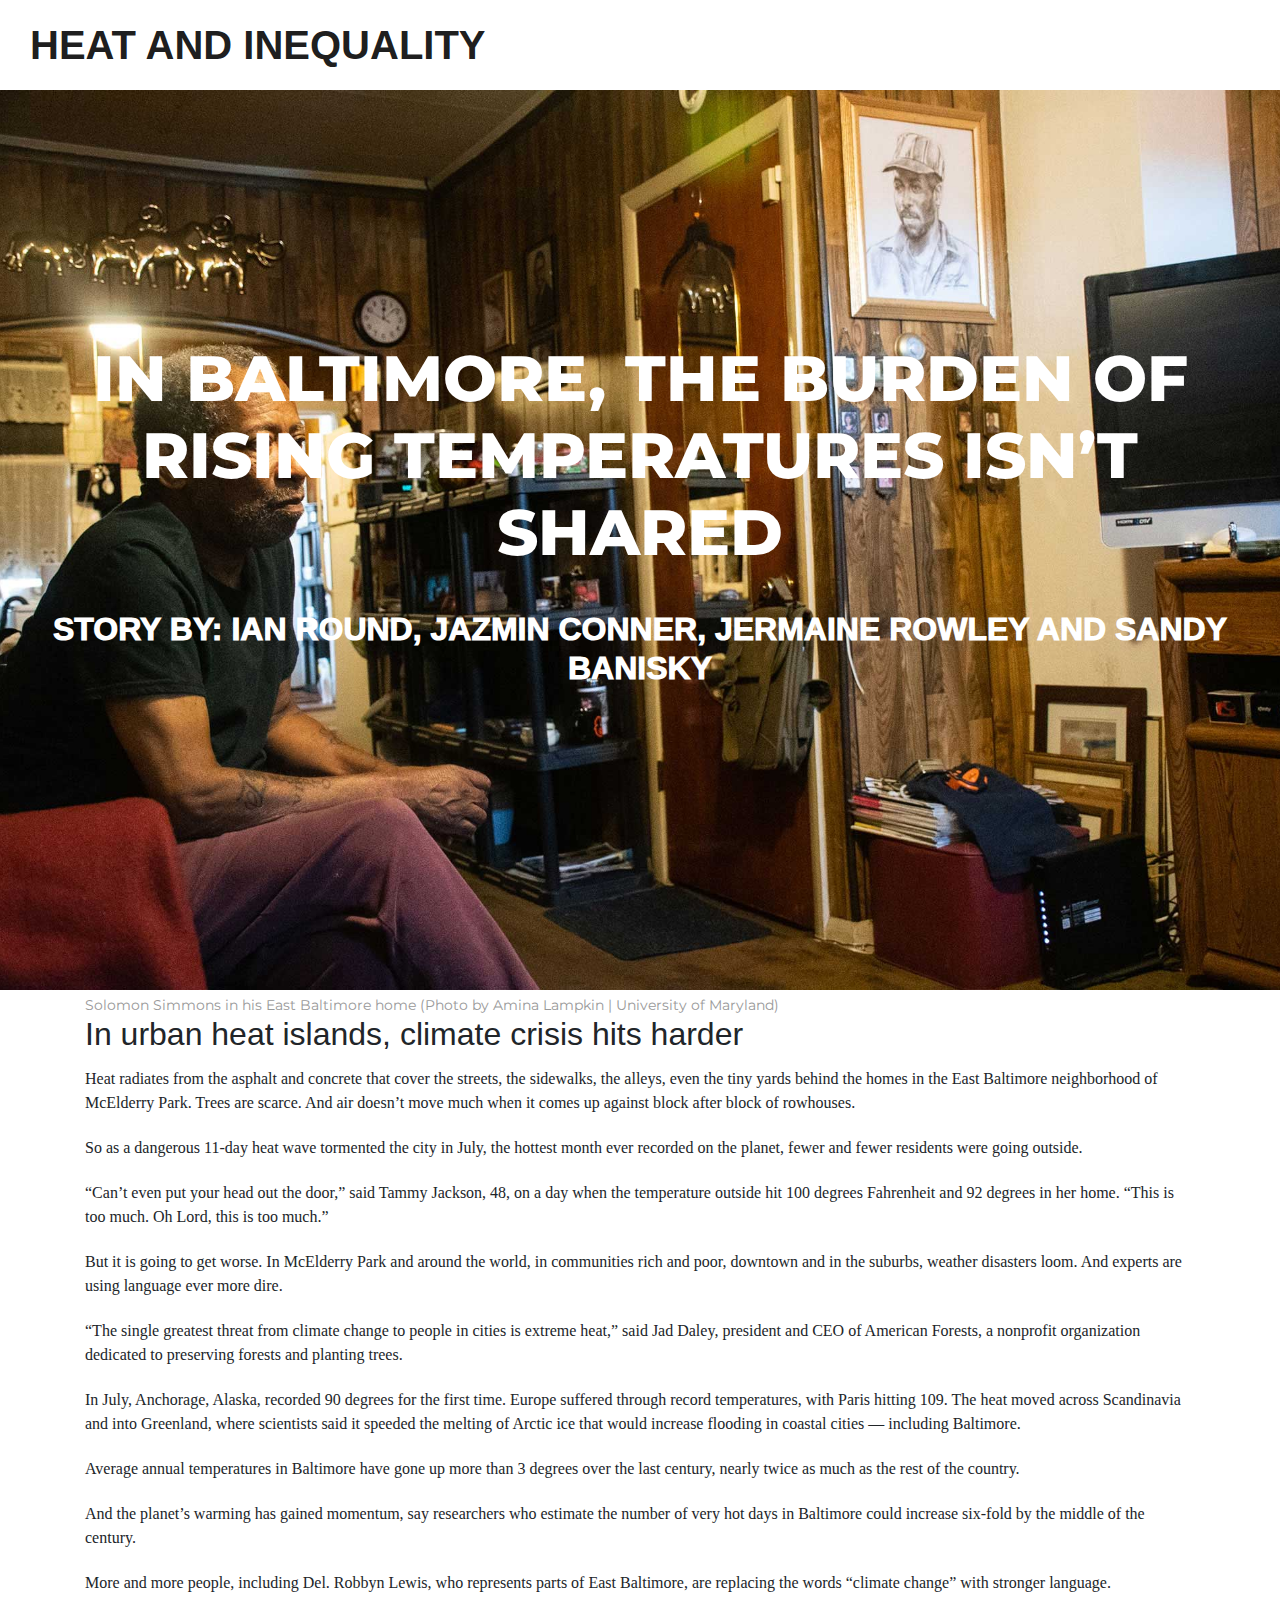
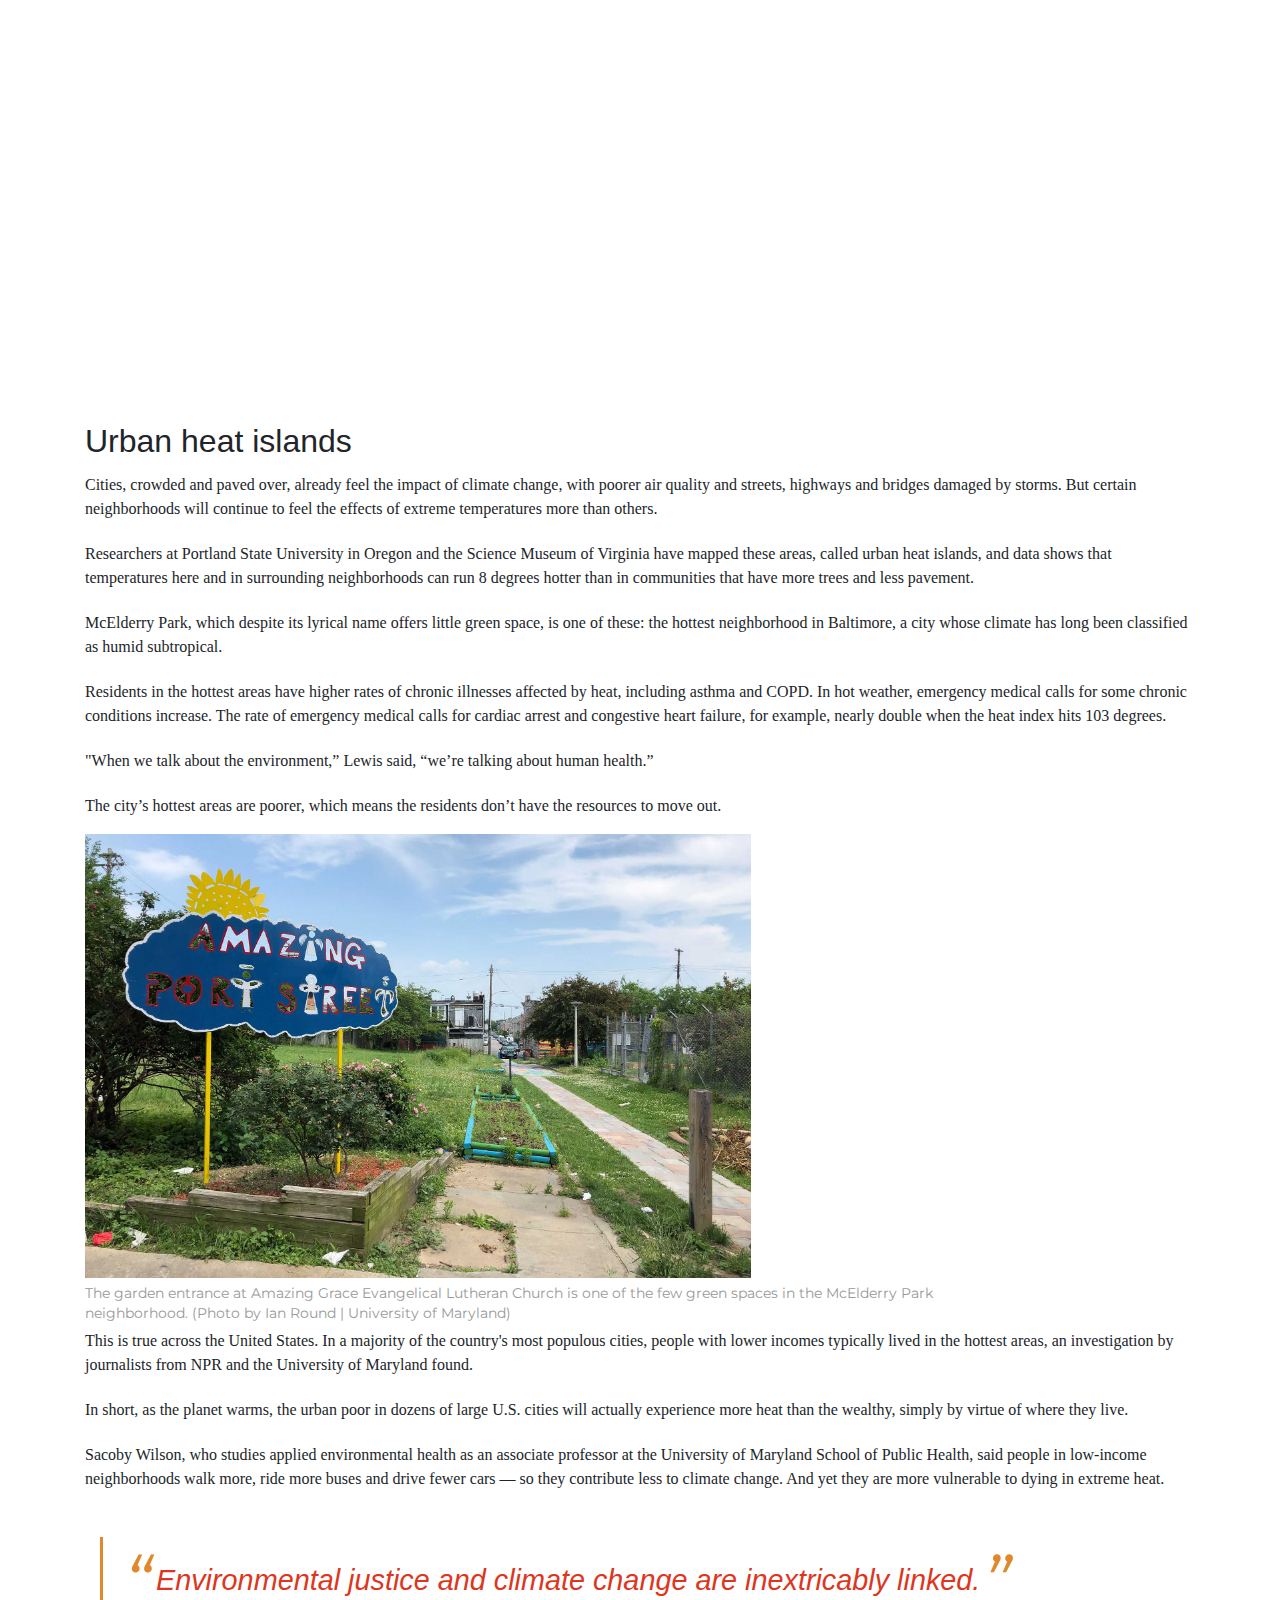
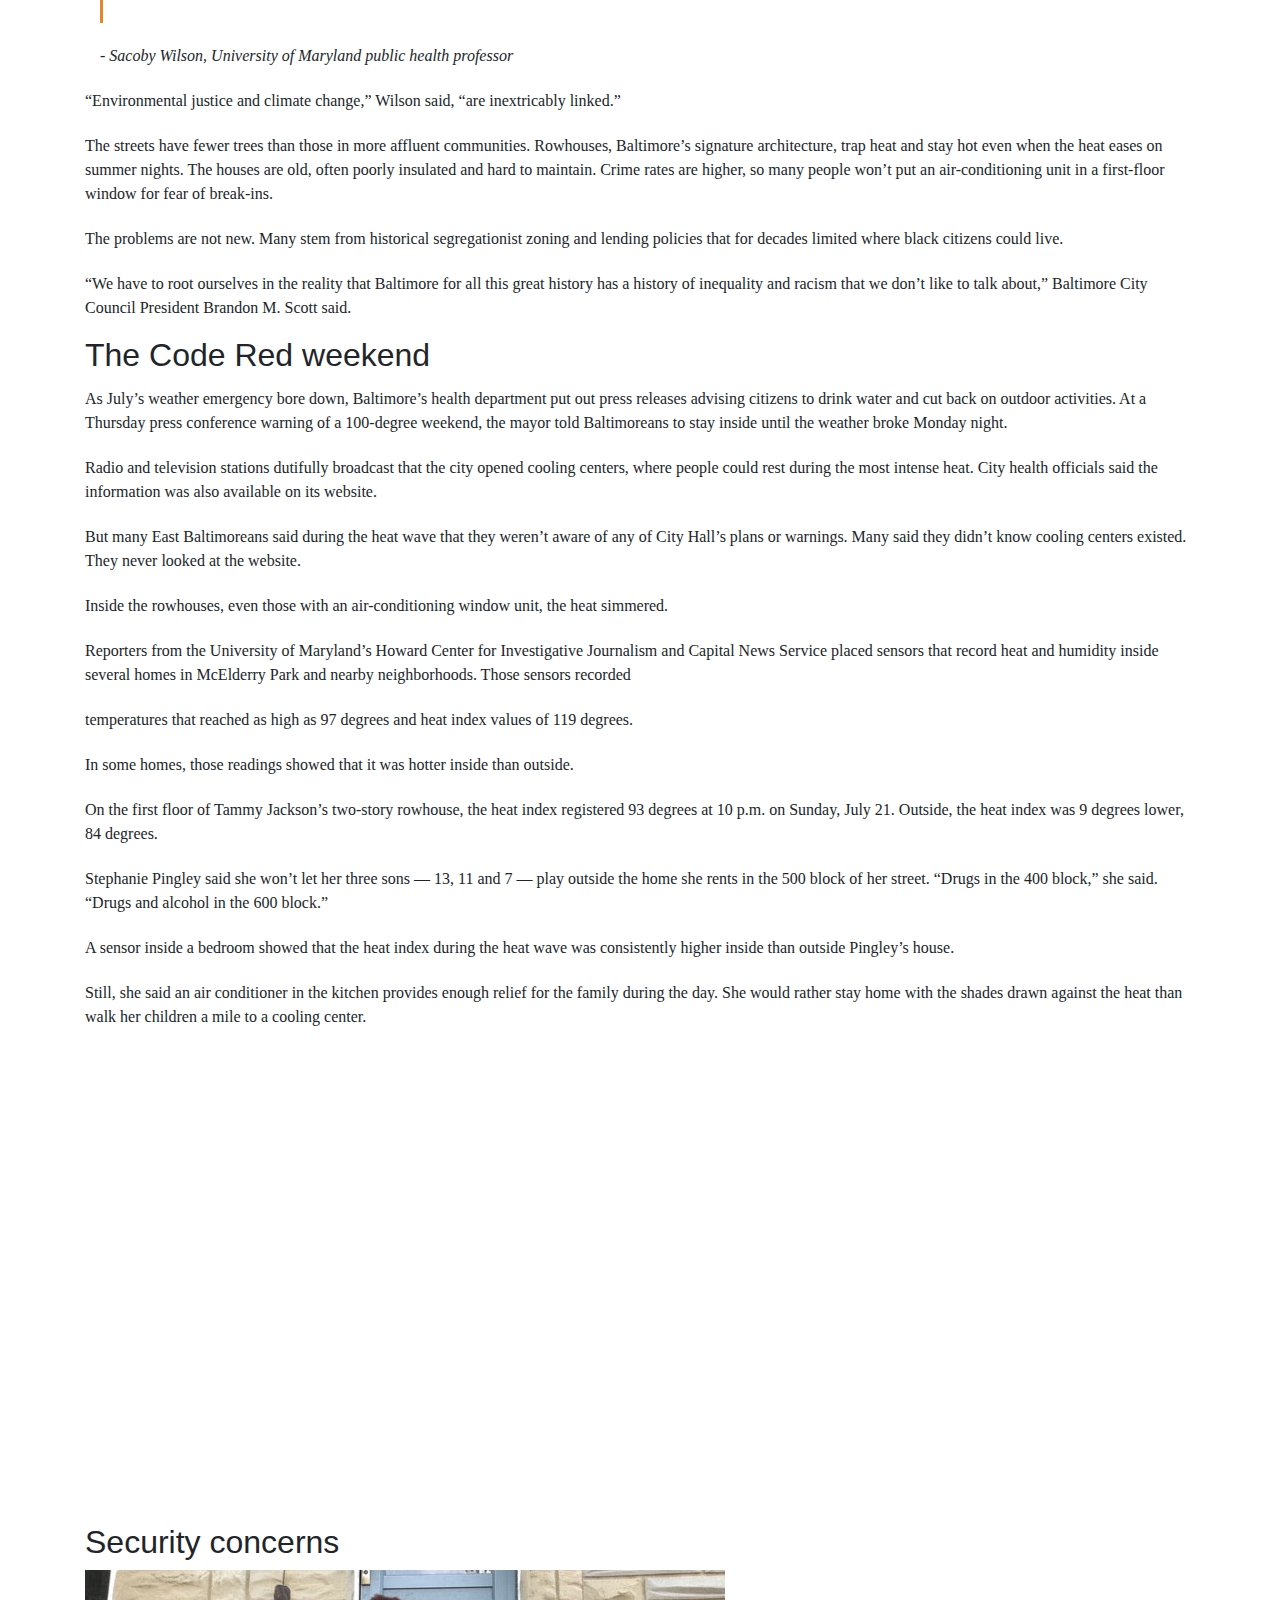
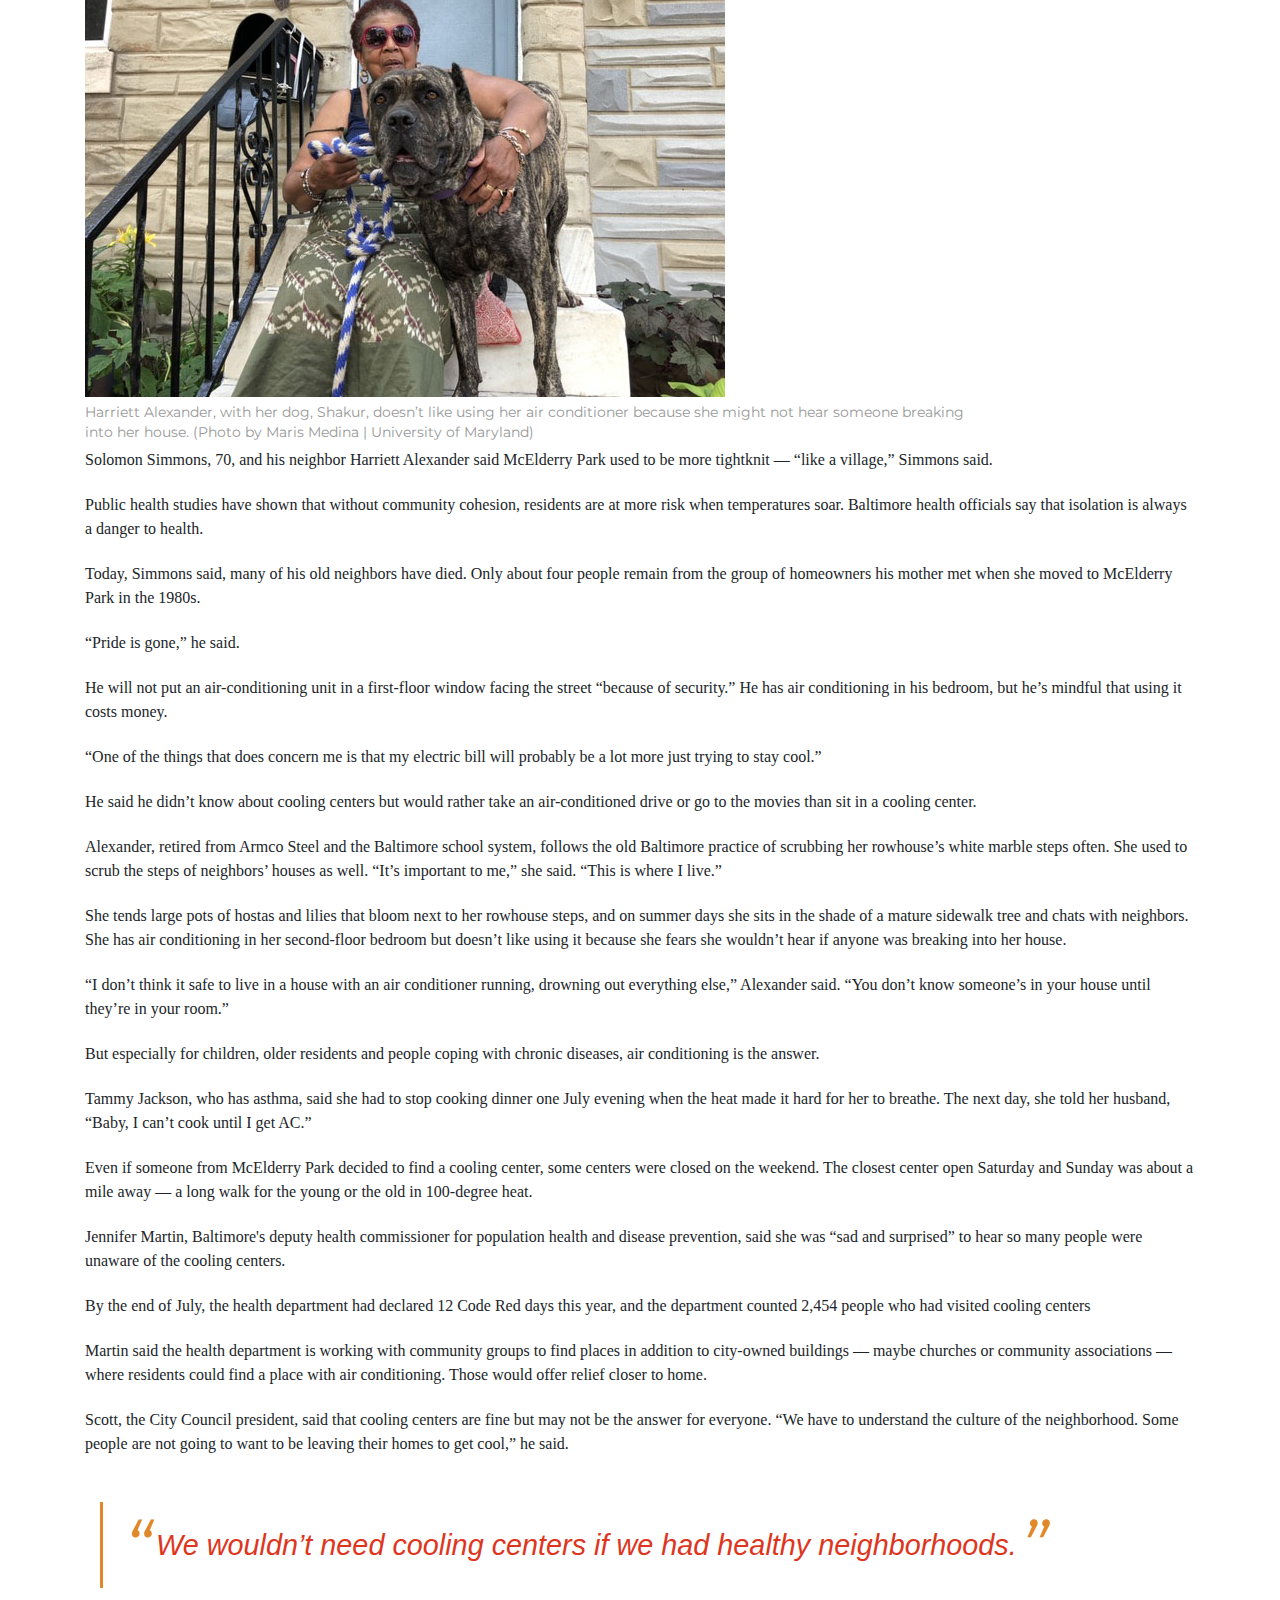
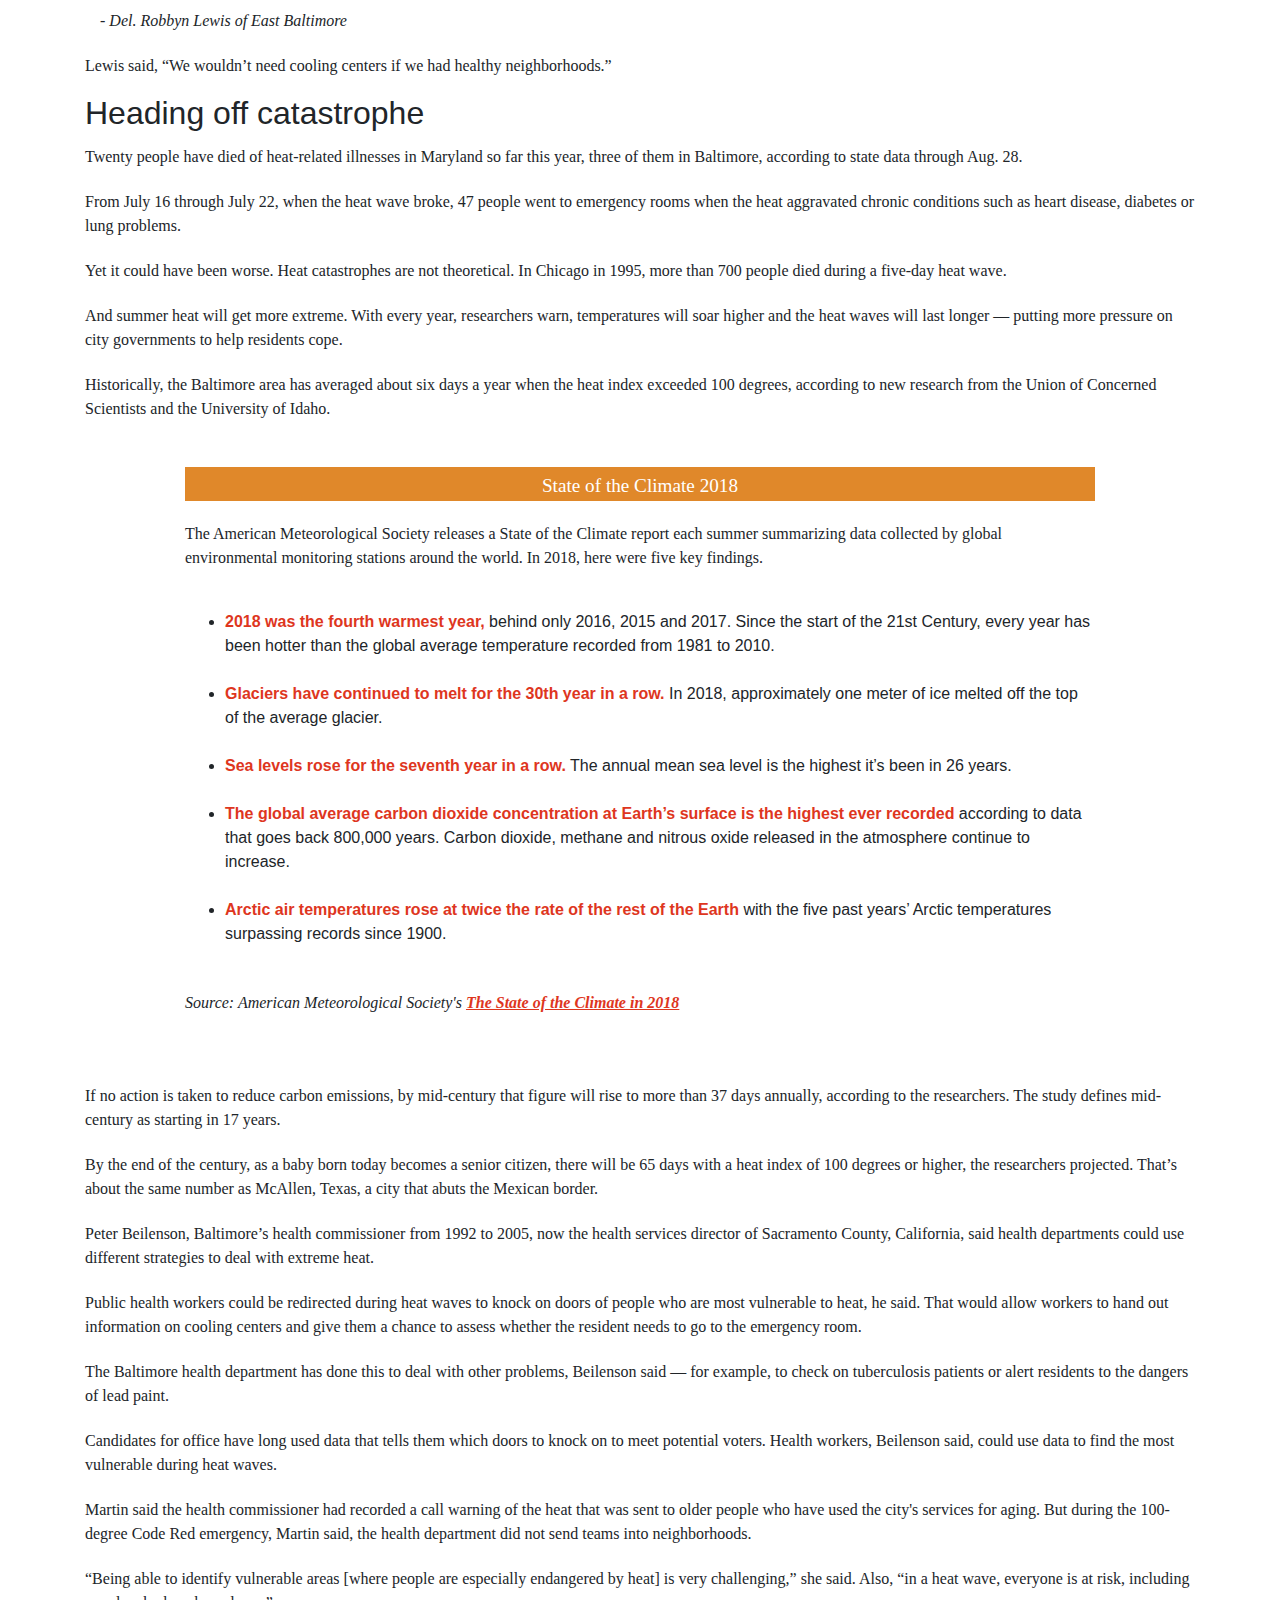
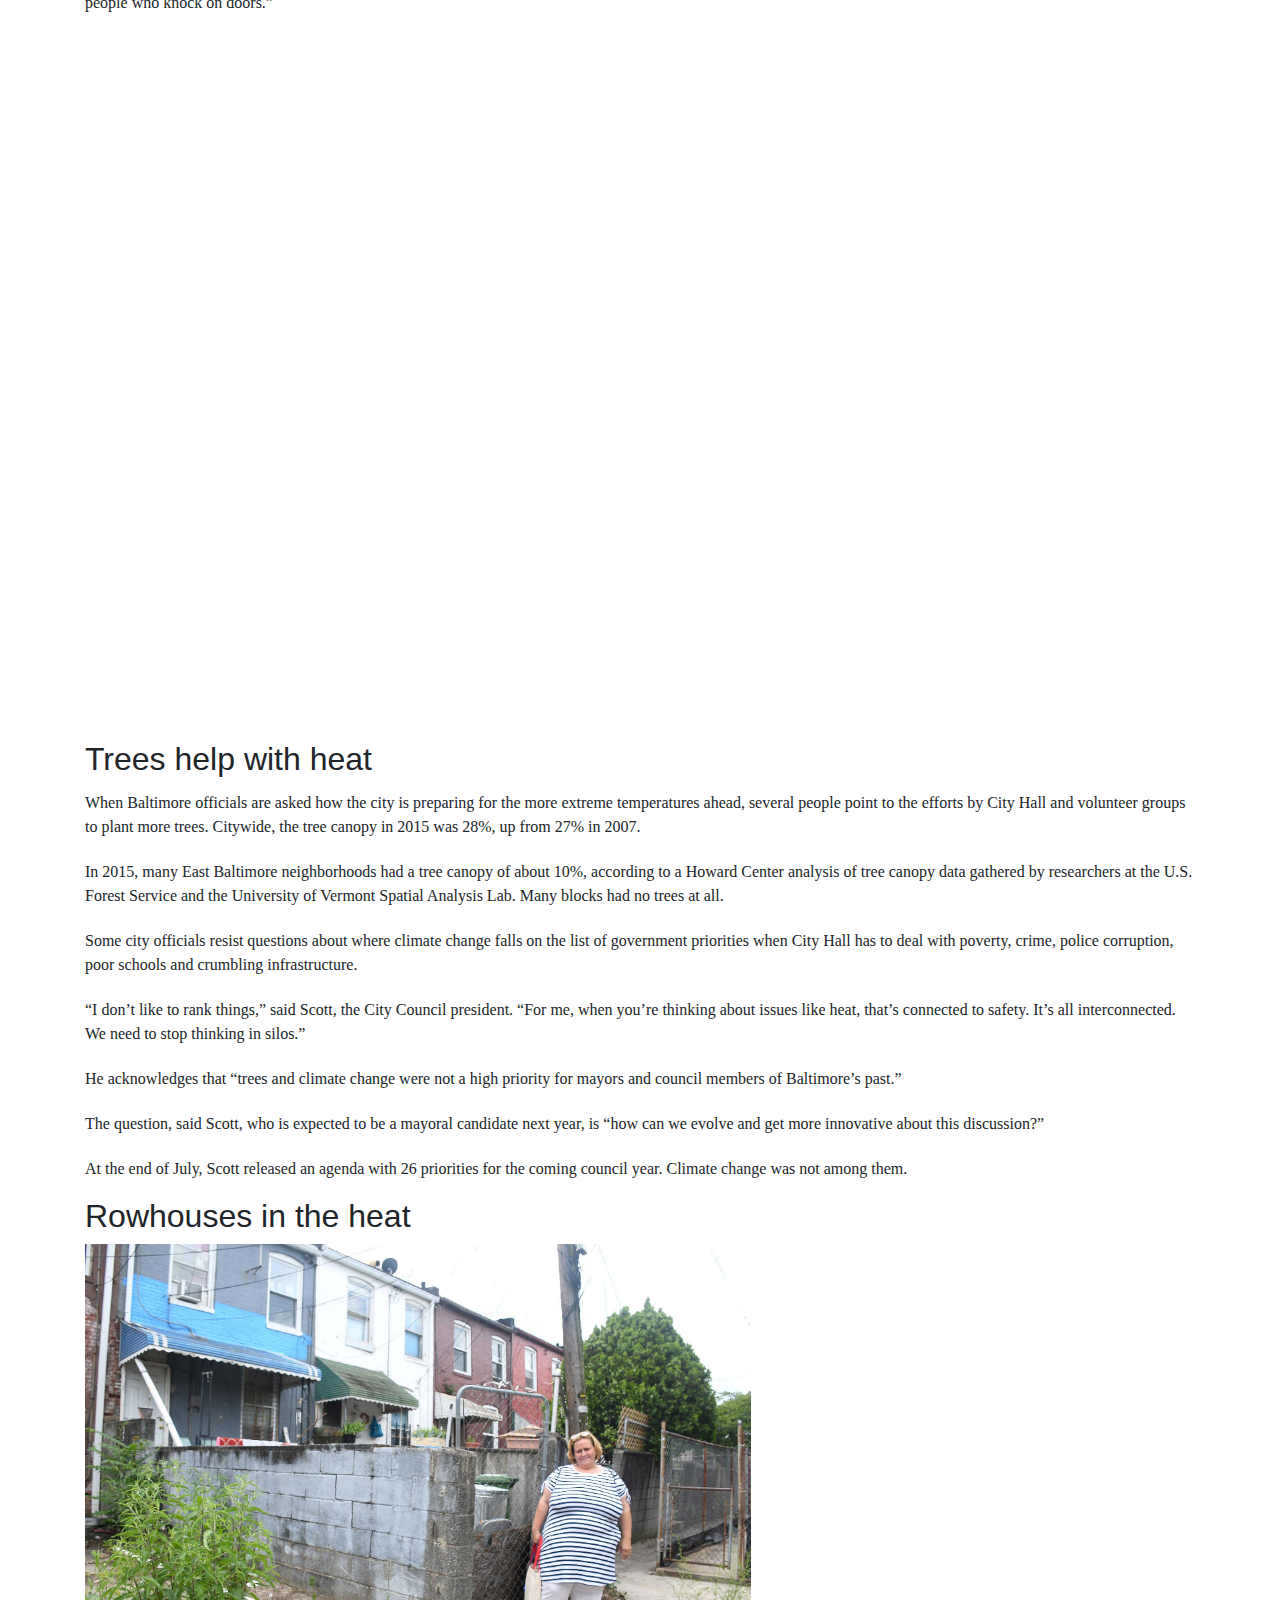
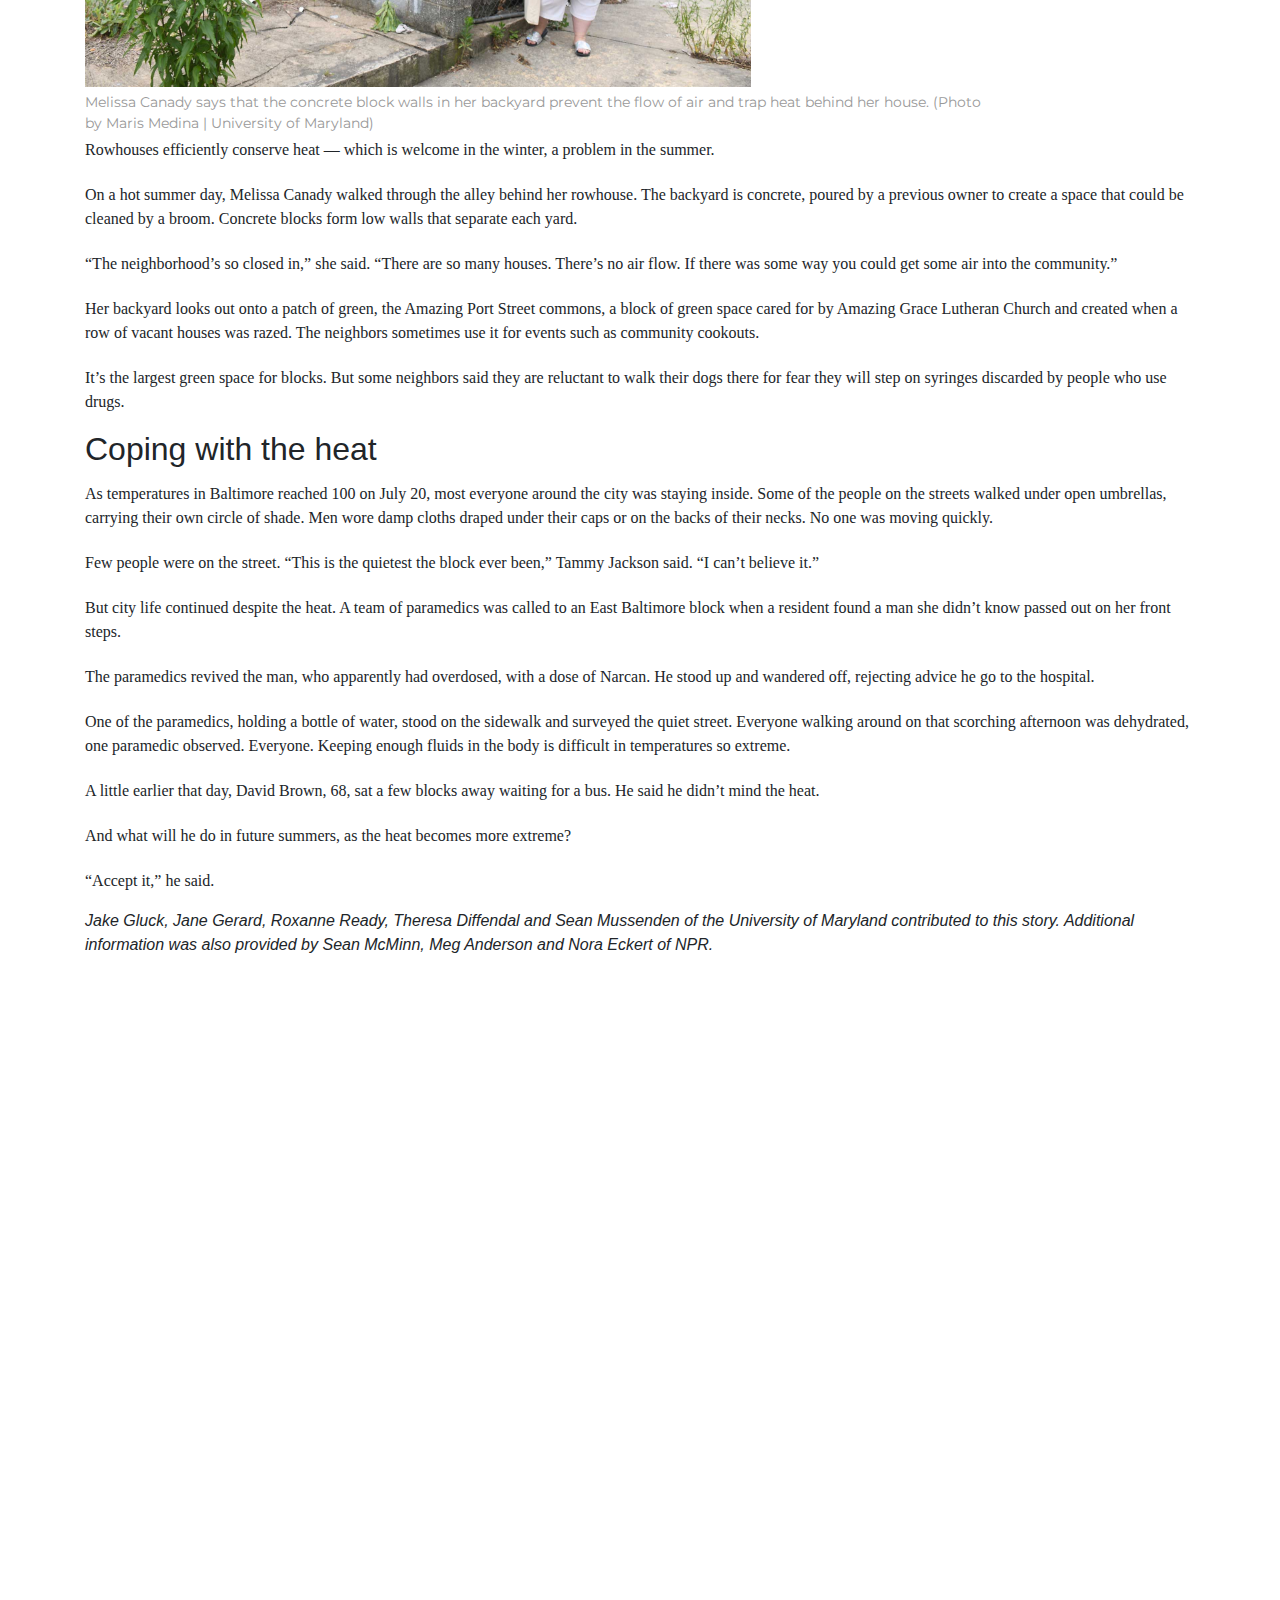
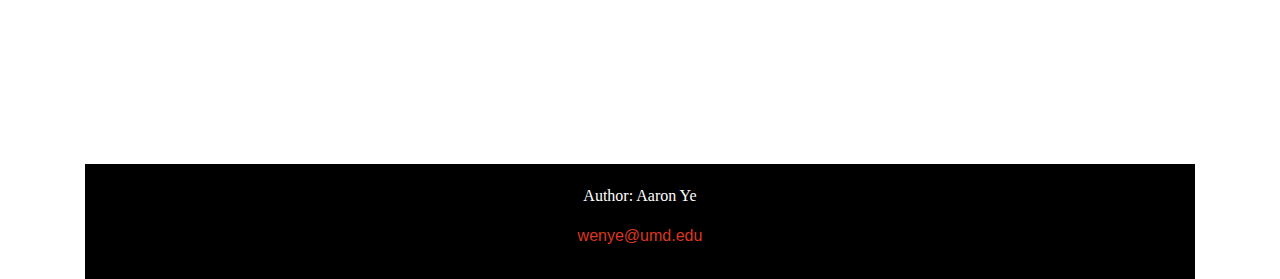
==== climate-crisis-story/index.html @ 08e95dd2 "add data projects" ====
<!doctype html>

<html lang="en">
<head>
  <meta charset="utf-8">
  <meta name="viewport" content="width=device-width, initial-scale=1, shrink-to-fit=no">

  <title>Heat and Inequality</title>
  <meta name="description" content="">
  <meta name="author" content="Aaron Ye">

  <!-- Bootstrap CSS -->
<link rel="stylesheet" href="https://stackpath.bootstrapcdn.com/bootstrap/4.4.1/css/bootstrap.min.css" integrity="sha384-Vkoo8x4CGsO3+Hhxv8T/Q5PaXtkKtu6ug5TOeNV6gBiFeWPGFN9MuhOf23Q9Ifjh" crossorigin="anonymous">

<!-- My Local Style Sheet -->
<link rel="stylesheet" type="text/css" href="style.css">

<link rel="preconnect" href="https://fonts.googleapis.com">
<link rel="preconnect" href="https://fonts.gstatic.com" crossorigin>
<link href="https://fonts.googleapis.com/css2?family=Montserrat:wght@300;400;500;600;700;800;900&display=swap" rel="stylesheet">

</head>
<body>

  <!-- NavBar -->
  <nav class="navbar navbar-expand-lg navbar-light">
        <a class="navbar-brand" href="#">Heat and Inequality</a>
      </nav>
  <!-- End NavBar -->

  <!-- Banner-->
  <section class="banner">
    <div class="intro">
      <div class="row">
        <div class="col">
          <h2 id="headline">In Baltimore, the burden of rising temperatures isn’t shared</h2>
          <h3>STORY BY: IAN ROUND, JAZMIN CONNER, JERMAINE ROWLEY AND SANDY BANISKY</h3>
        </div>
    </div>
    </div>
  </section>


<div class="container">
  <p class="caption">Solomon Simmons in his East Baltimore home (Photo by Amina Lampkin | University of Maryland)</p>

  <h2 id="chapterheadline">In urban heat islands, climate crisis hits harder</h2>
  <p>Heat radiates from the asphalt and concrete that cover the streets, the sidewalks, the alleys, even the tiny yards behind the homes in the East Baltimore neighborhood of McElderry Park. Trees are scarce. And air doesn’t move much when it comes up against block after block of rowhouses.</p>

  <p>So as a dangerous 11-day heat wave tormented the city in July, the hottest month ever recorded on the planet, fewer and fewer residents were going outside.</p>

  <p>“Can’t even put your head out the door,” said Tammy Jackson, 48, on a day when the temperature outside hit 100 degrees Fahrenheit and 92 degrees in her home. “This is too much. Oh Lord, this is too much.”</p>

  <p>But it is going to get worse. In McElderry Park and around the world, in communities rich and poor, downtown and in the suburbs, weather disasters loom. And experts are using language ever more dire.</p>

  <p>“The single greatest threat from climate change to people in cities is extreme heat,” said Jad Daley, president and CEO of American Forests, a nonprofit organization dedicated to preserving forests and planting trees.</p>

  <p>In July, Anchorage, Alaska, recorded 90 degrees for the first time. Europe suffered through record temperatures, with Paris hitting 109. The heat moved across Scandinavia and into Greenland, where scientists said it speeded the melting of Arctic ice that would increase flooding in coastal cities — including Baltimore.</p>

  <p>Average annual temperatures in Baltimore have gone up more than 3 degrees over the last century, nearly twice as much as the rest of the country.</p>

  <p>And the planet’s warming has gained momentum, say researchers who estimate the number of very hot days in Baltimore could increase six-fold by the middle of the century.</p>

  <p>More and more people, including Del. Robbyn Lewis, who represents parts of East Baltimore, are replacing the words “climate change” with stronger language.</p>


  <iframe title="Baltimore has more than its share of heat-related deaths in Maryland" aria-label="Grouped Column Chart" id="datawrapper-chart-SjdWV" src="https://datawrapper.dwcdn.net/SjdWV/1/" scrolling="no" frameborder="0" style="border: none;" width="1113" height="404"></iframe>

  <h2 id="chapterheadline">Urban heat islands</h2>

  <p>Cities, crowded and paved over, already feel the impact of climate change, with poorer air quality and streets, highways and bridges damaged by storms. But certain neighborhoods will continue to feel the effects of extreme temperatures more than others.</p>

  <p>Researchers at Portland State University in Oregon and the Science Museum of Virginia have mapped these areas, called urban heat islands, and data shows that temperatures here and in surrounding neighborhoods can run 8 degrees hotter than in communities that have more trees and less pavement.</p>

  <p>McElderry Park, which despite its lyrical name offers little green space, is one of these: the hottest neighborhood in Baltimore, a city whose climate has long been classified as humid subtropical.</p>

  <p>Residents in the hottest areas have higher rates of chronic illnesses affected by heat, including asthma and COPD. In hot weather, emergency medical calls for some chronic conditions increase. The rate of emergency medical calls for cardiac arrest and congestive heart failure, for example, nearly double when the heat index hits 103 degrees.</p>

  <p>"When we talk about the environment,” Lewis said, “we’re talking about human health.”</p>

  <p>The city’s hottest areas are poorer, which means the residents don’t have the resources to move out.</p>

  <img src="amazing-grace-garden.jpeg" width="60%" height=auto>
  <p class="caption">The garden entrance at Amazing Grace Evangelical Lutheran Church is one of the few green spaces in the McElderry Park neighborhood. (Photo by Ian Round | University of Maryland)</p>

  <p>This is true across the United States. In a majority of the country's most populous cities, people with lower incomes typically lived in the hottest areas, an investigation by journalists from NPR and the University of Maryland found.</p>

  <p>In short, as the planet warms, the urban poor in dozens of large U.S. cities will actually experience more heat than the wealthy, simply by virtue of where they live.</p>

  <p>Sacoby Wilson, who studies applied environmental health as an associate professor at the University of Maryland School of Public Health, said people in low-income neighborhoods walk more, ride more buses and drive fewer cars — so they contribute less to climate change. And yet they are more vulnerable to dying in extreme heat.</p>


  <section id="block_content">
      <div class="col- container">
          <blockquote class="blockstyle">Environmental justice and climate change are inextricably linked.</blockquote>
          <p>- Sacoby Wilson, University of Maryland public health professor</p>
      </div>
  </section>

  <p>“Environmental justice and climate change,” Wilson said, “are inextricably linked.”</p>

  <p>The streets have fewer trees than those in more affluent communities. Rowhouses, Baltimore’s signature architecture, trap heat and stay hot even when the heat eases on summer nights. The houses are old, often poorly insulated and hard to maintain. Crime rates are higher, so many people won’t put an air-conditioning unit in a first-floor window for fear of break-ins.</p>

  <p>The problems are not new. Many stem from historical segregationist zoning and lending policies that for decades limited where black citizens could live.</p>

  <p>“We have to root ourselves in the reality that Baltimore for all this great history has a history of inequality and racism that we don’t like to talk about,” Baltimore City Council President Brandon M. Scott said.</p>

  <h2 id="chapterheadline">The Code Red weekend</h2>

  <p>As July’s weather emergency bore down, Baltimore’s health department put out press releases advising citizens to drink water and cut back on outdoor activities. At a Thursday press conference warning of a 100-degree weekend, the mayor told Baltimoreans to stay inside until the weather broke Monday night.</p>

  <p>Radio and television stations dutifully broadcast that the city opened cooling centers, where people could rest during the most intense heat. City health officials said the information was also available on its website.</p>

  <p>But many East Baltimoreans said during the heat wave that they weren’t aware of any of City Hall’s plans or warnings. Many said they didn’t know cooling centers existed. They never looked at the website.</p>

  <p>Inside the rowhouses, even those with an air-conditioning window unit, the heat simmered.</p>

  <p>Reporters from the University of Maryland’s Howard Center for Investigative Journalism and Capital News Service placed sensors that record heat and humidity inside several homes in McElderry Park and nearby neighborhoods. Those sensors recorded </p>

  <p>temperatures that reached as high as 97 degrees and heat index values of 119 degrees.</p>

  <p>In some homes, those readings showed that it was hotter inside than outside.</p>

  <p>On the first floor of Tammy Jackson’s two-story rowhouse, the heat index registered 93 degrees at 10 p.m. on Sunday, July 21. Outside, the heat index was 9 degrees lower, 84 degrees.</p>

  <p>Stephanie Pingley said she won’t let her three sons — 13, 11 and 7 — play outside the home she rents in the 500 block of her street. “Drugs in the 400 block,” she said. “Drugs and alcohol in the 600 block.”</p>

  <p>A sensor inside a bedroom showed that the heat index during the heat wave was consistently higher inside than outside Pingley’s house.</p>

  <p>Still, she said an air conditioner in the kitchen provides enough relief for the family during the day. She would rather stay home with the shades drawn against the heat than walk her children a mile to a cooling center.</p>

  <iframe title="Indoor and outdoor heat index during Baltimore heat wave, July 16-22, 2019" aria-label="Interactive line chart" id="datawrapper-chart-KnE32" src="https://datawrapper.dwcdn.net/KnE32/1/" scrolling="no" frameborder="0" style="border: none;" width="1007" height="471"></iframe>




  <h2 id="chapterheadline">Security concerns</h2>

  <img src="harriett-alexander.jpeg">
  <p class="caption">Harriett Alexander, with her dog, Shakur, doesn’t like using her air conditioner because she might not hear someone breaking into her house. (Photo by Maris Medina | University of Maryland)</p>

  <p>Solomon Simmons, 70, and his neighbor Harriett Alexander said McElderry Park used to be more tightknit — “like a village,” Simmons said.</p>

  <p>Public health studies have shown that without community cohesion, residents are at more risk when temperatures soar. Baltimore health officials say that isolation is always a danger to health.</p>

  <p>Today, Simmons said, many of his old neighbors have died. Only about four people remain from the group of homeowners his mother met when she moved to McElderry Park in the 1980s.</p>

  <p>“Pride is gone,” he said.</p>

  <p>He will not put an air-conditioning unit in a first-floor window facing the street “because of security.” He has air conditioning in his bedroom, but he’s mindful that using it costs money.</p>

  <p>“One of the things that does concern me is that my electric bill will probably be a lot more just trying to stay cool.”</p>

  <p>He said he didn’t know about cooling centers but would rather take an air-conditioned drive or go to the movies than sit in a cooling center.</p>

  <p>Alexander, retired from Armco Steel and the Baltimore school system, follows the old Baltimore practice of scrubbing her rowhouse’s white marble steps often. She used to scrub the steps of neighbors’ houses as well. “It’s important to me,” she said. “This is where I live.”</p>

  <p>She tends large pots of hostas and lilies that bloom next to her rowhouse steps, and on summer days she sits in the shade of a mature sidewalk tree and chats with neighbors. She has air conditioning in her second-floor bedroom but doesn’t like using it because she fears she wouldn’t hear if anyone was breaking into her house.</p>

  <p>“I don’t think it safe to live in a house with an air conditioner running, drowning out everything else,” Alexander said. “You don’t know someone’s in your house until they’re in your room.”</p>

  <p>But especially for children, older residents and people coping with chronic diseases, air conditioning is the answer.</p>

  <p>Tammy Jackson, who has asthma, said she had to stop cooking dinner one July evening when the heat made it hard for her to breathe. The next day, she told her husband, “Baby, I can’t cook until I get AC.”</p>

  <p>Even if someone from McElderry Park decided to find a cooling center, some centers were closed on the weekend. The closest center open Saturday and Sunday was about a mile away — a long walk for the young or the old in 100-degree heat.</p>

  <p>Jennifer Martin, Baltimore's deputy health commissioner for population health and disease prevention, said she was “sad and surprised” to hear so many people were unaware of the cooling centers.</p>

  <p>By the end of July, the health department had declared 12 Code Red days this year, and the department counted 2,454 people who had visited cooling centers</p>

  <p>Martin said the health department is working with community groups to find places in addition to city-owned buildings — maybe churches or community associations — where residents could find a place with air conditioning. Those would offer relief closer to home.</p>

  <p>Scott, the City Council president, said that cooling centers are fine but may not be the answer for everyone. “We have to understand the culture of the neighborhood. Some people are not going to want to be leaving their homes to get cool,” he said.</p>

  <section id="block_content">
      <div class="col- container">
          <blockquote class="blockstyle">We wouldn’t need cooling centers if we had healthy neighborhoods.</blockquote>
          <p>- Del. Robbyn Lewis of East Baltimore</p>
      </div>
  </section>

  <p>Lewis said, “We wouldn’t need cooling centers if we had healthy neighborhoods.”</p>

  <h2 id="chapterheadline">Heading off catastrophe</h2>

  <p>Twenty people have died of heat-related illnesses in Maryland so far this year, three of them in Baltimore, according to state data through Aug. 28.</p>

  <p>From July 16 through July 22, when the heat wave broke, 47 people went to emergency rooms when the heat aggravated chronic conditions such as heart disease, diabetes or lung problems.</p>

  <p>Yet it could have been worse. Heat catastrophes are not theoretical. In Chicago in 1995, more than 700 people died during a five-day heat wave.</p>

  <p>And summer heat will get more extreme. With every year, researchers warn, temperatures will soar higher and the heat waves will last longer — putting more pressure on city governments to help residents cope.</p>

  <p>Historically, the Baltimore area has averaged about six days a year when the heat index exceeded 100 degrees, according to new research from the Union of Concerned Scientists and the University of Idaho.</p>

  <div class="text-box">
           <p class="text-box-title">State of the Climate 2018</p>
           <p class="text-box-intro-text">The American Meteorological Society releases a State of the Climate report each summer summarizing data collected by global environmental monitoring stations around the world. In 2018, here were five key findings.</p><br>
           <ol class="text-box-text" style="list-style-type:disc;">
             <li><b>2018 was the fourth warmest year,</b> behind only 2016, 2015 and 2017. Since the start of the 21st Century, every year has been hotter than the global average temperature recorded from 1981 to 2010.</li><br>
             <li><b>Glaciers have continued to melt for the 30th year in a row.</b> In 2018, approximately one meter of ice melted off the top of the average glacier.</li><br>
             <li><b>Sea levels rose for the seventh year in a row.</b> The annual mean sea level is the highest it’s been in 26 years.</li><br>
             <li><b>The global average carbon dioxide concentration at Earth’s surface is the highest ever recorded</b> according to data that goes back 800,000 years. Carbon dioxide, methane and nitrous oxide released in the atmosphere continue to increase.</li><br>
             <li><b>Arctic air temperatures rose at twice the rate of the rest of the Earth</b> with the five past years’ Arctic temperatures surpassing records since 1900.</li>
           </ol><br>
           <p class="text-box-source-text"><i>Source: American Meteorological Society's <a href="https://www.ametsoc.org/ams/index.cfm/publications/bulletin-of-the-american-meteorological-society-bams/state-of-the-climate/" style="text-decoration: underline;"><b>The State of the Climate in 2018</b></a></i></p><br>
         </div><br>

  <p>If no action is taken to reduce carbon emissions, by mid-century that figure will rise to more than 37 days annually, according to the researchers. The study defines mid-century as starting in 17 years.</p>

  <p>By the end of the century, as a baby born today becomes a senior citizen, there will be 65 days with a heat index of 100 degrees or higher, the researchers projected. That’s about the same number as McAllen, Texas, a city that abuts the Mexican border.</p>

  <p>Peter Beilenson, Baltimore’s health commissioner from 1992 to 2005, now the health services director of Sacramento County, California, said health departments could use different strategies to deal with extreme heat.</p>

  <p>Public health workers could be redirected during heat waves to knock on doors of people who are most vulnerable to heat, he said. That would allow workers to hand out information on cooling centers and give them a chance to assess whether the resident needs to go to the emergency room.</p>

  <p>The Baltimore health department has done this to deal with other problems, Beilenson said — for example, to check on tuberculosis patients or alert residents to the dangers of lead paint.</p>

  <p>Candidates for office have long used data that tells them which doors to knock on to meet potential voters. Health workers, Beilenson said, could use data to find the most vulnerable during heat waves.</p>

  <p>Martin said the health commissioner had recorded a call warning of the heat that was sent to older people who have used the city's services for aging. But during the 100-degree Code Red emergency, Martin said, the health department did not send teams into neighborhoods.</p>

  <p>“Being able to identify vulnerable areas [where people are especially endangered by heat] is very challenging,” she said. Also, “in a heat wave, everyone is at risk, including people who knock on doors.”</p>

    <iframe title="Projected number of extreme heat events in Maryland for the year 2040" aria-label="Map" id="datawrapper-chart-kVv2u" src="https://datawrapper.dwcdn.net/kVv2u/3/" scrolling="no" frameborder="0" style="border: none;" width="1103" height="702"></iframe>


  <h2 id="chapterheadline">Trees help with heat</h2>

  <p>When Baltimore officials are asked how the city is preparing for the more extreme temperatures ahead, several people point to the efforts by City Hall and volunteer groups to plant more trees. Citywide, the tree canopy in 2015 was 28%, up from 27% in 2007.</p>

  <p>In 2015, many East Baltimore neighborhoods had a tree canopy of about 10%, according to a Howard Center analysis of tree canopy data gathered by researchers at the U.S. Forest Service and the University of Vermont Spatial Analysis Lab. Many blocks had no trees at all.</p>

  <p>Some city officials resist questions about where climate change falls on the list of government priorities when City Hall has to deal with poverty, crime, police corruption, poor schools and crumbling infrastructure.</p>

  <p>“I don’t like to rank things,” said Scott, the City Council president. “For me, when you’re thinking about issues like heat, that’s connected to safety. It’s all interconnected. We need to stop thinking in silos.”</p>

  <p>He acknowledges that “trees and climate change were not a high priority for mayors and council members of Baltimore’s past.”</p>

  <p>The question, said Scott, who is expected to be a mayoral candidate next year, is “how can we evolve and get more innovative about this discussion?”</p>

  <p>At the end of July, Scott released an agenda with 26 priorities for the coming council year. Climate change was not among them.</p>

  <h2 id="chapterheadline">Rowhouses in the heat</h2>
  <img src="melissa-candy.jpeg" width="60%" height=auto>
  <p class="caption">Melissa Canady says that the concrete block walls in her backyard prevent the flow of air and trap heat behind her house. (Photo by Maris Medina | University of Maryland)</p>

  <p>Rowhouses efficiently conserve heat — which is welcome in the winter, a problem in the summer.</p>

  <p>On a hot summer day, Melissa Canady walked through the alley behind her rowhouse. The backyard is concrete, poured by a previous owner to create a space that could be cleaned by a broom. Concrete blocks form low walls that separate each yard.</p>

  <p>“The neighborhood’s so closed in,” she said. “There are so many houses. There’s no air flow. If there was some way you could get some air into the community.”</p>

  <p>Her backyard looks out onto a patch of green, the Amazing Port Street commons, a block of green space cared for by Amazing Grace Lutheran Church and created when a row of vacant houses was razed. The neighbors sometimes use it for events such as community cookouts.</p>

  <p>It’s the largest green space for blocks. But some neighbors said they are reluctant to walk their dogs there for fear they will step on syringes discarded by people who use drugs.</p>

  <h2 id="chapterheadline">Coping with the heat</h2>

  <p>As temperatures in Baltimore reached 100 on July 20, most everyone around the city was staying inside. Some of the people on the streets walked under open umbrellas, carrying their own circle of shade. Men wore damp cloths draped under their caps or on the backs of their necks. No one was moving quickly.</p>

  <p>Few people were on the street. “This is the quietest the block ever been,” Tammy Jackson said. “I can’t believe it.”</p>

  <p>But city life continued despite the heat. A team of paramedics was called to an East Baltimore block when a resident found a man she didn’t know passed out on her front steps.</p>

  <p>The paramedics revived the man, who apparently had overdosed, with a dose of Narcan. He stood up and wandered off, rejecting advice he go to the hospital.</p>

  <p>One of the paramedics, holding a bottle of water, stood on the sidewalk and surveyed the quiet street. Everyone walking around on that scorching afternoon was dehydrated, one paramedic observed. Everyone. Keeping enough fluids in the body is difficult in temperatures so extreme.</p>

  <p>A little earlier that day, David Brown, 68, sat a few blocks away waiting for a bus. He said he didn’t mind the heat.</p>

  <p>And what will he do in future summers, as the heat becomes more extreme?</p>

  <p>“Accept it,” he said.</p>


  <i class="contributors">Jake Gluck, Jane Gerard, Roxanne Ready, Theresa Diffendal and Sean Mussenden of the University of Maryland contributed to this story. Additional information was also provided by Sean McMinn, Meg Anderson and Nora Eckert of NPR.</i>



     <iframe src="https://uploads.knightlab.com/storymapjs/126acb1e23b8e79dcdca344f8034e818/climate-crisis-storymap-master/index.html" frameborder="0" width="100%" height="800"></iframe>


  <!-- JS call-ins -->
  <script src="https://code.jquery.com/jquery-3.4.1.slim.min.js" integrity="sha384-J6qa4849blE2+poT4WnyKhv5vZF5SrPo0iEjwBvKU7imGFAV0wwj1yYfoRSJoZ+n" crossorigin="anonymous"></script>
  <script src="https://cdn.jsdelivr.net/npm/popper.js@1.16.0/dist/umd/popper.min.js" integrity="sha384-Q6E9RHvbIyZFJoft+2mJbHaEWldlvI9IOYy5n3zV9zzTtmI3UksdQRVvoxMfooAo" crossorigin="anonymous"></script>
  <script src="https://stackpath.bootstrapcdn.com/bootstrap/4.4.1/js/bootstrap.min.js" integrity="sha384-wfSDF2E50Y2D1uUdj0O3uMBJnjuUD4Ih7YwaYd1iqfktj0Uod8GCExl3Og8ifwB6" crossorigin="anonymous"></script>


  <footer class="site-footer">
    <div id="footer-content">
      <p>Author: Aaron Ye</p>
      <a href="wenye@umd.edu">wenye@umd.edu</a></p>
    </div>
  </footer>
</body>
</html>
---- climate-crisis-story/style.css ----
header{
  position: absolute;
  z-index: 10;
  width: 100%
}
.navbar{
  padding: 10px 0;
  margin-left: 30px;
  margin-right: 30px;
}
.navbar-brand{
  font-weight: 800;
  color:#de361e;
  text-transform: uppercase;
  font-size: 2.5em;
}

.banner{
  position: relative;
  background-image:url('solomon-simmons.jpeg');
  background-color: #cccccc;
  min-height: 100vh;
  background-size: cover;
  background-position: center;
  padding: 250px 0 200px;
  figcaption:""
}

.caption {
    width: 100%;
    max-width: 900px;
    margin: 0 auto;
    margin-left: 0;
    padding-bottom: 0px;
    font-family: 'Montserrat', sans-serif;
    color: #999;
    font-size: .85em;
}

.banner h2{
  margin: 0;
  padding: 0;
  text-align: center;
  font-size: 3em;
  color: white;
  font-weight: 1000;
  text-transform: uppercase;
}
.banner h3{
  margin: 0;
  padding: 0;
  text-align: center;
  font-size: 2em;
  color: white;
  font-weight: 1000;
}

#headline {
  font-size: 4em;
  font-weight: 800;
  font-family: 'Montserrat',sans-serif;
  text-align: center;
  padding-bottom: 40px;
}

#byline {
  font-size: 1em;
  font-family: 'Montserrat',sans-serif;
  text-transform: uppercase;
  text-align: center;
}

p{
  font-family: Georgia, serif;
  line-height: 100%;
  font-size: 1em;
  margin-top: 0px;
  line-height: 1.5em;
  padding-top: 5px;
}

figcaption{
  color: grey;
  font-style:italic;
}

}
#chapterheadline {
  font-size:2em;
  font-weight: 500;
  font-family: 'Montserrat',sans-serif;
  text-align: left;
  font-style: oblique;
  padding-top: 50px;
  color: #de361e !important;
}


/* PULL QUOTATION */
blockquote {
    font-size: 1.8em;
    line-height: 1.6em;
    padding: 20px 20px 20px 40px;
    border-left: none;
    position: relative;
    text-indent: -19px;
    color: #de361e;
}

section#block_content {
    min-height: 160px;
    padding-top: 30px;
    padding-bottom: 0;
    text-align: left
}

#block_content p{
  font-style: italic;
}

blockquote p {
    font-size: 1em;
}

blockquote:before,
blockquote:after {
    font-family: 'Montserrat', serif;
    font-size: 2.5em;
    vertical-align: middle;
    line-height: 0
}

blockquote:before {
    content: open-quote;
    margin-right: 4px
}

blockquote:after {
    content: close-quote;
    margin-left: 3px
}

blockquote.blockstyle,
blockquote.style2 {
    background: #fff;
    font-style: italic
}

blockquote.blockstyle p,
blockquote.style2 p {
    display: inline
}

blockquote.blockstyle {
    border-left: 3px solid #e0882a;
    position: relative
}

blockquote.blockstyle:before,
blockquote.blockstyle:after {
    color: #e0882a;
}

blockquote.blockstyle.border-color-blue {
    border-color: #01b7f2,
}

blockquote.blockstyle.border-color-yellow {
    border-color: #fdb714,
}


/* PULL QUOTATION END */



/* Text Box */

.text-box{
  padding-left: 100px;
  padding-right: 100px;
  padding-top: 30px;
}


.text-box-title{
  background-color: #e0882a;
  font-style: 'Montserrat';
  font-size: 1.2em;
  color: white;
  text-align: center;
}

.text-box-text b{
  color: #de361e;
}


/* Text Box END */

.column {
  float: left;
  width: 33.33%;
}

.row:after {
  content: "";
  display:table;
  clear: both;
  padding-top: 50px;
  padding-bottom: 50px;
}

iframe{
  padding-top: 20px;
  padding-bottom: 20px;
}


a:link {    /* unvisited link */
    color: #de361e;
    text-decoration: none;
    border-bottom: 0px;
}
a:visited {    /* visited link */
    color: #de361e;
}
a:hover {    /* mouse over link */
    color: orange;
    border-bottom: none;
}
a:active {    /* active link */
    color: orange;
}


.contributors{

}


#footer-content {
  padding-top: 15px;
  padding-bottom: 10px;
  text-align: center;
  color: white;
  background: black;
}
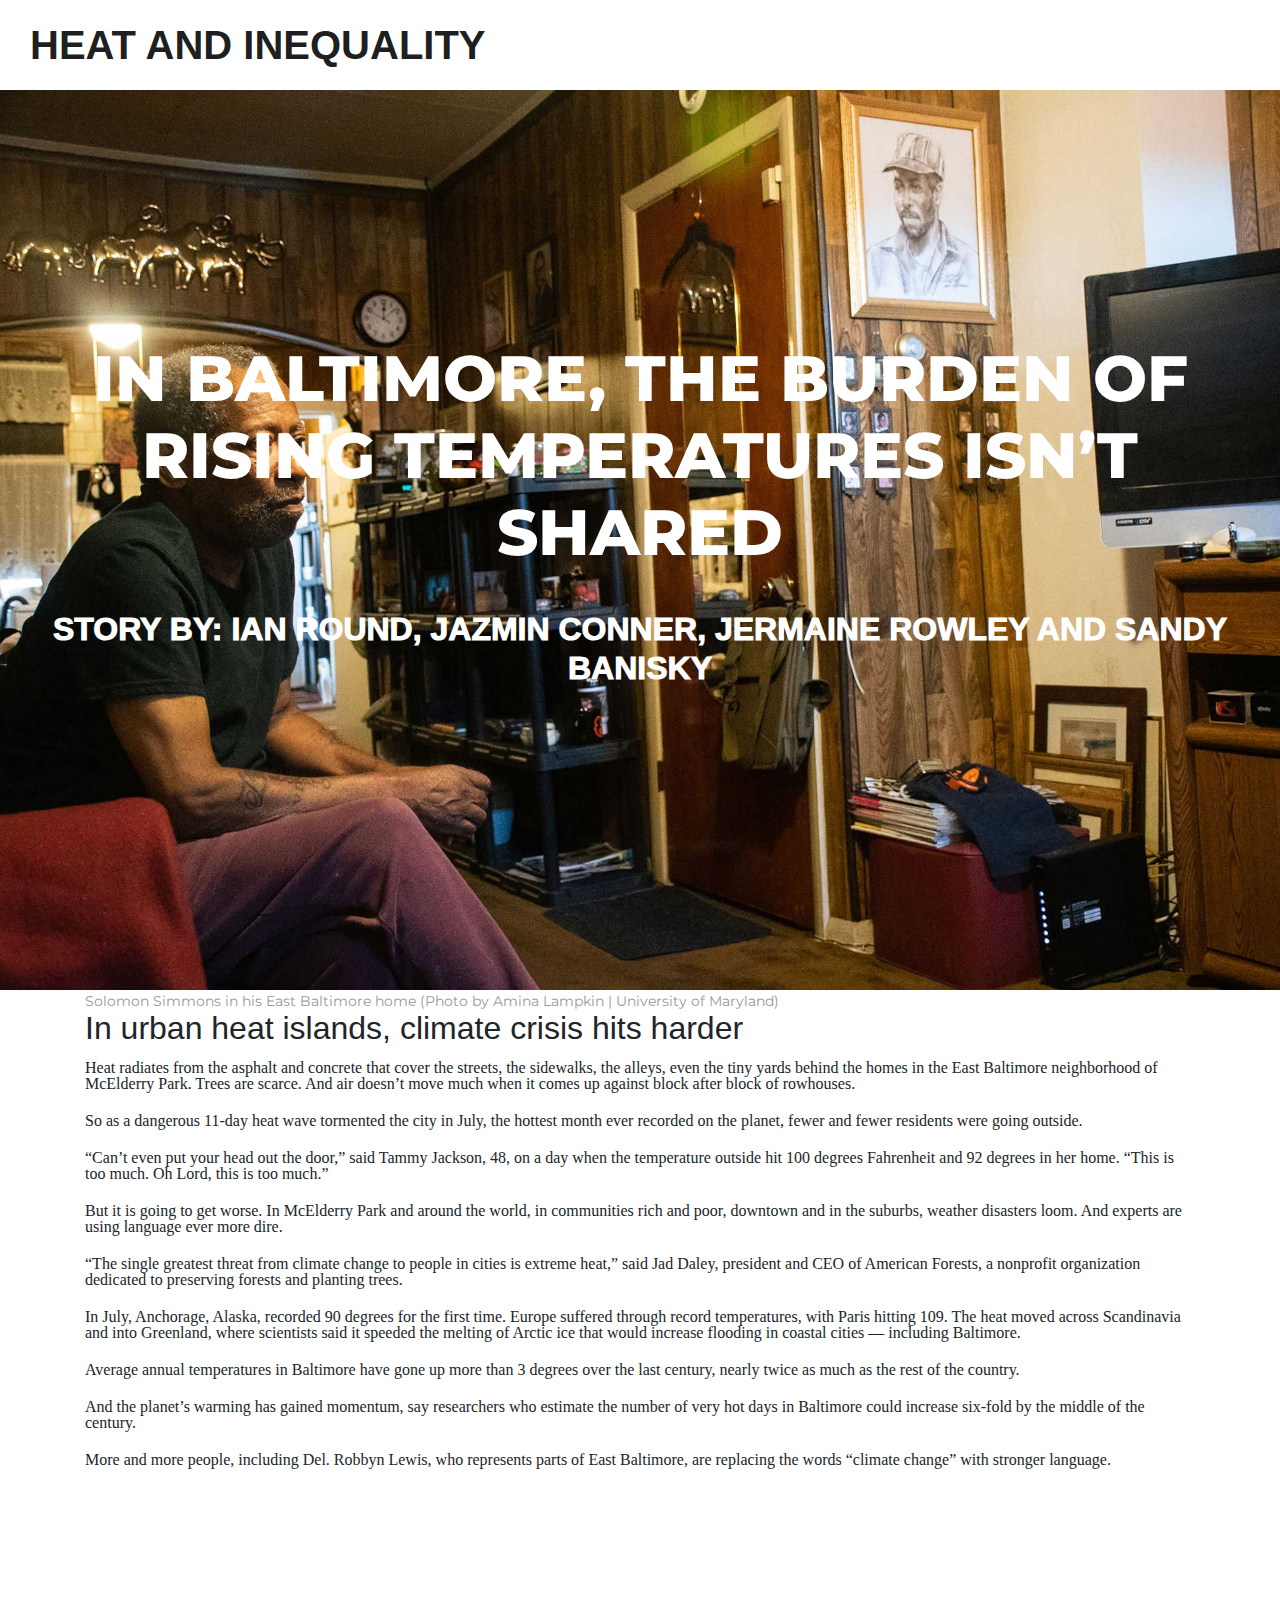
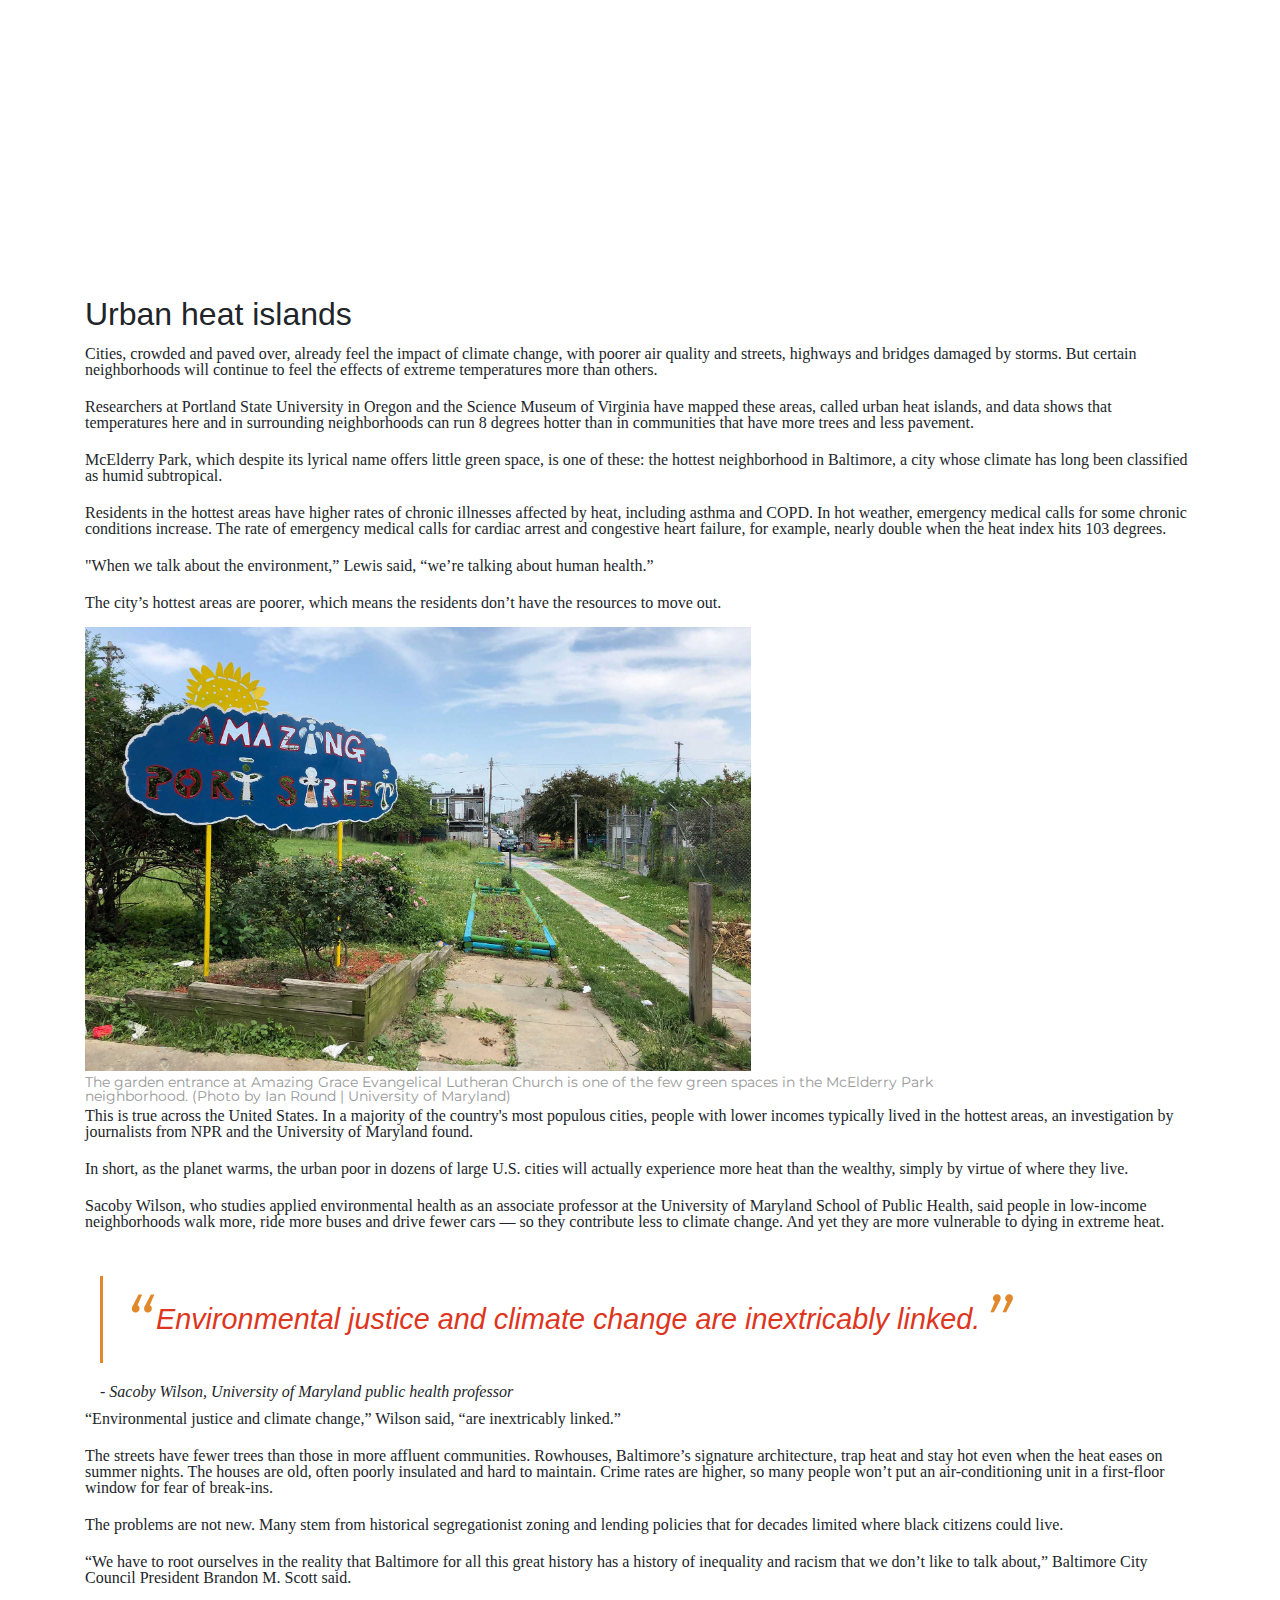
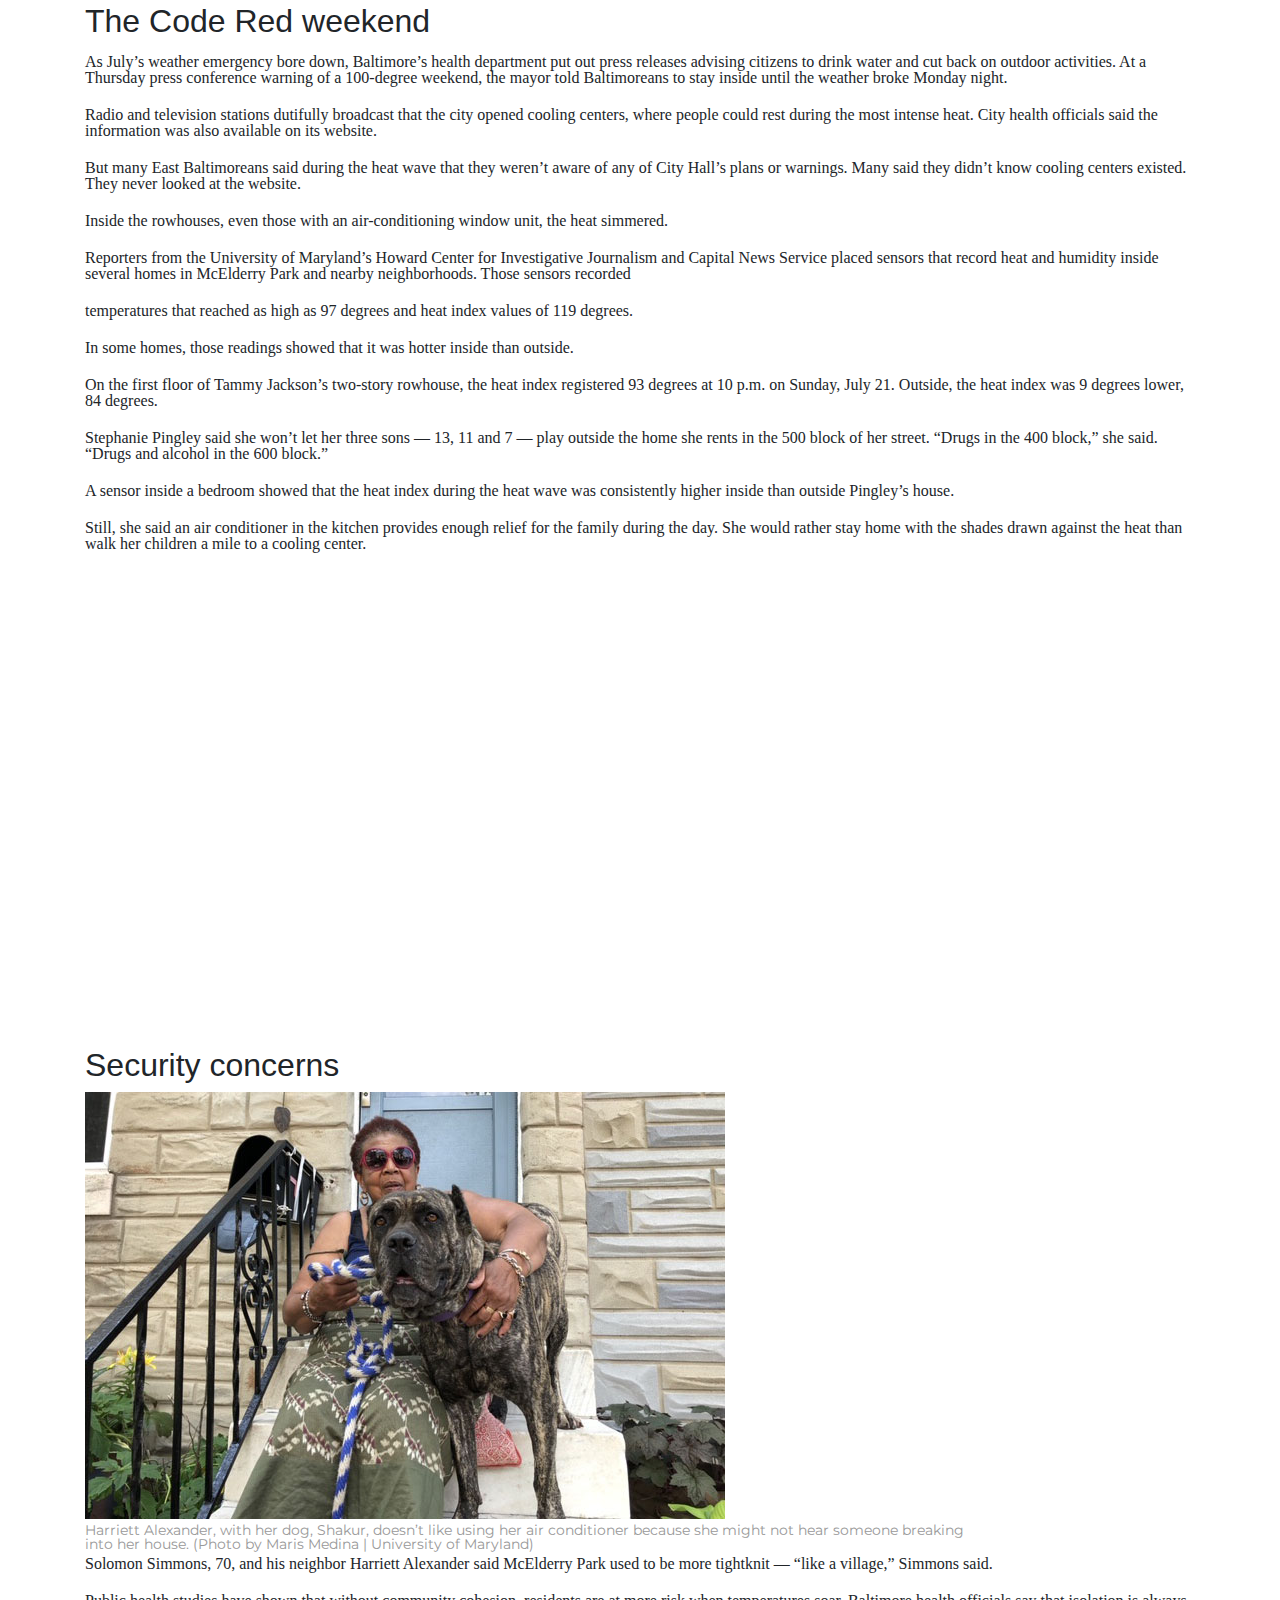
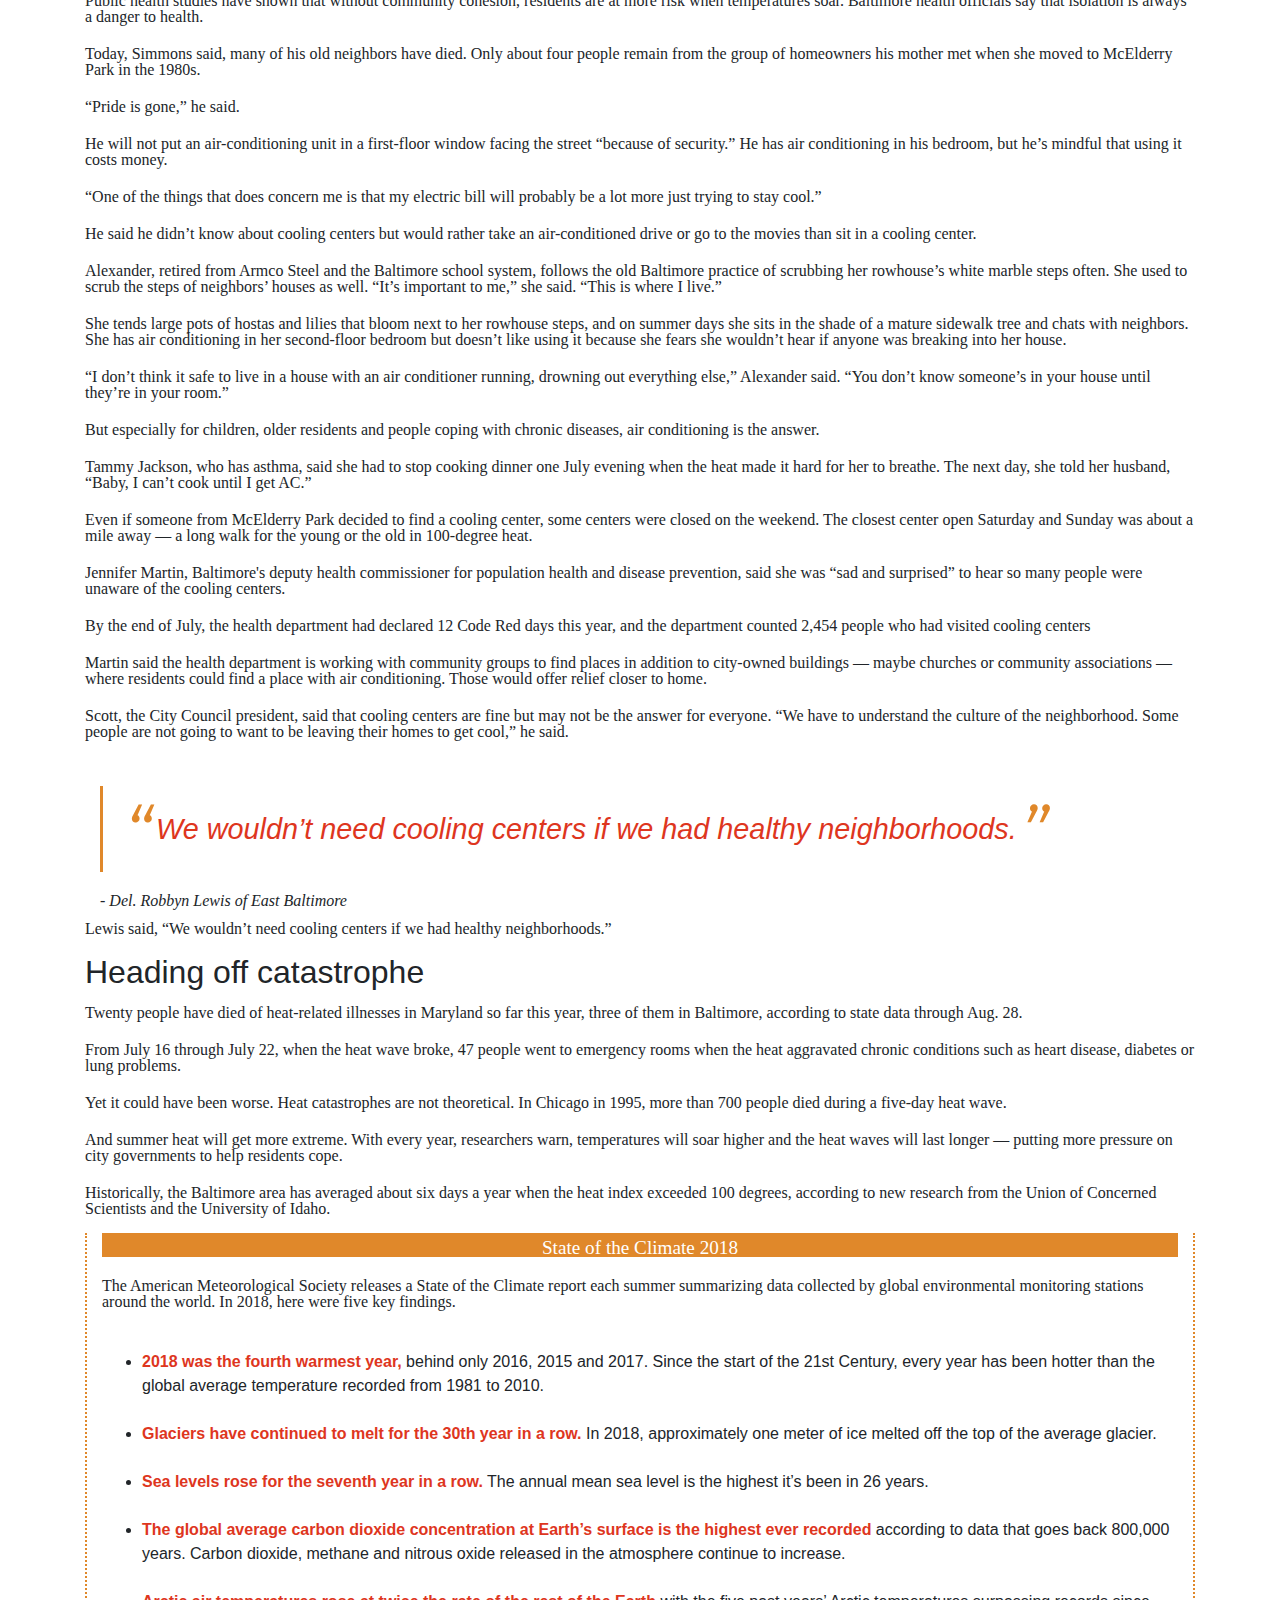
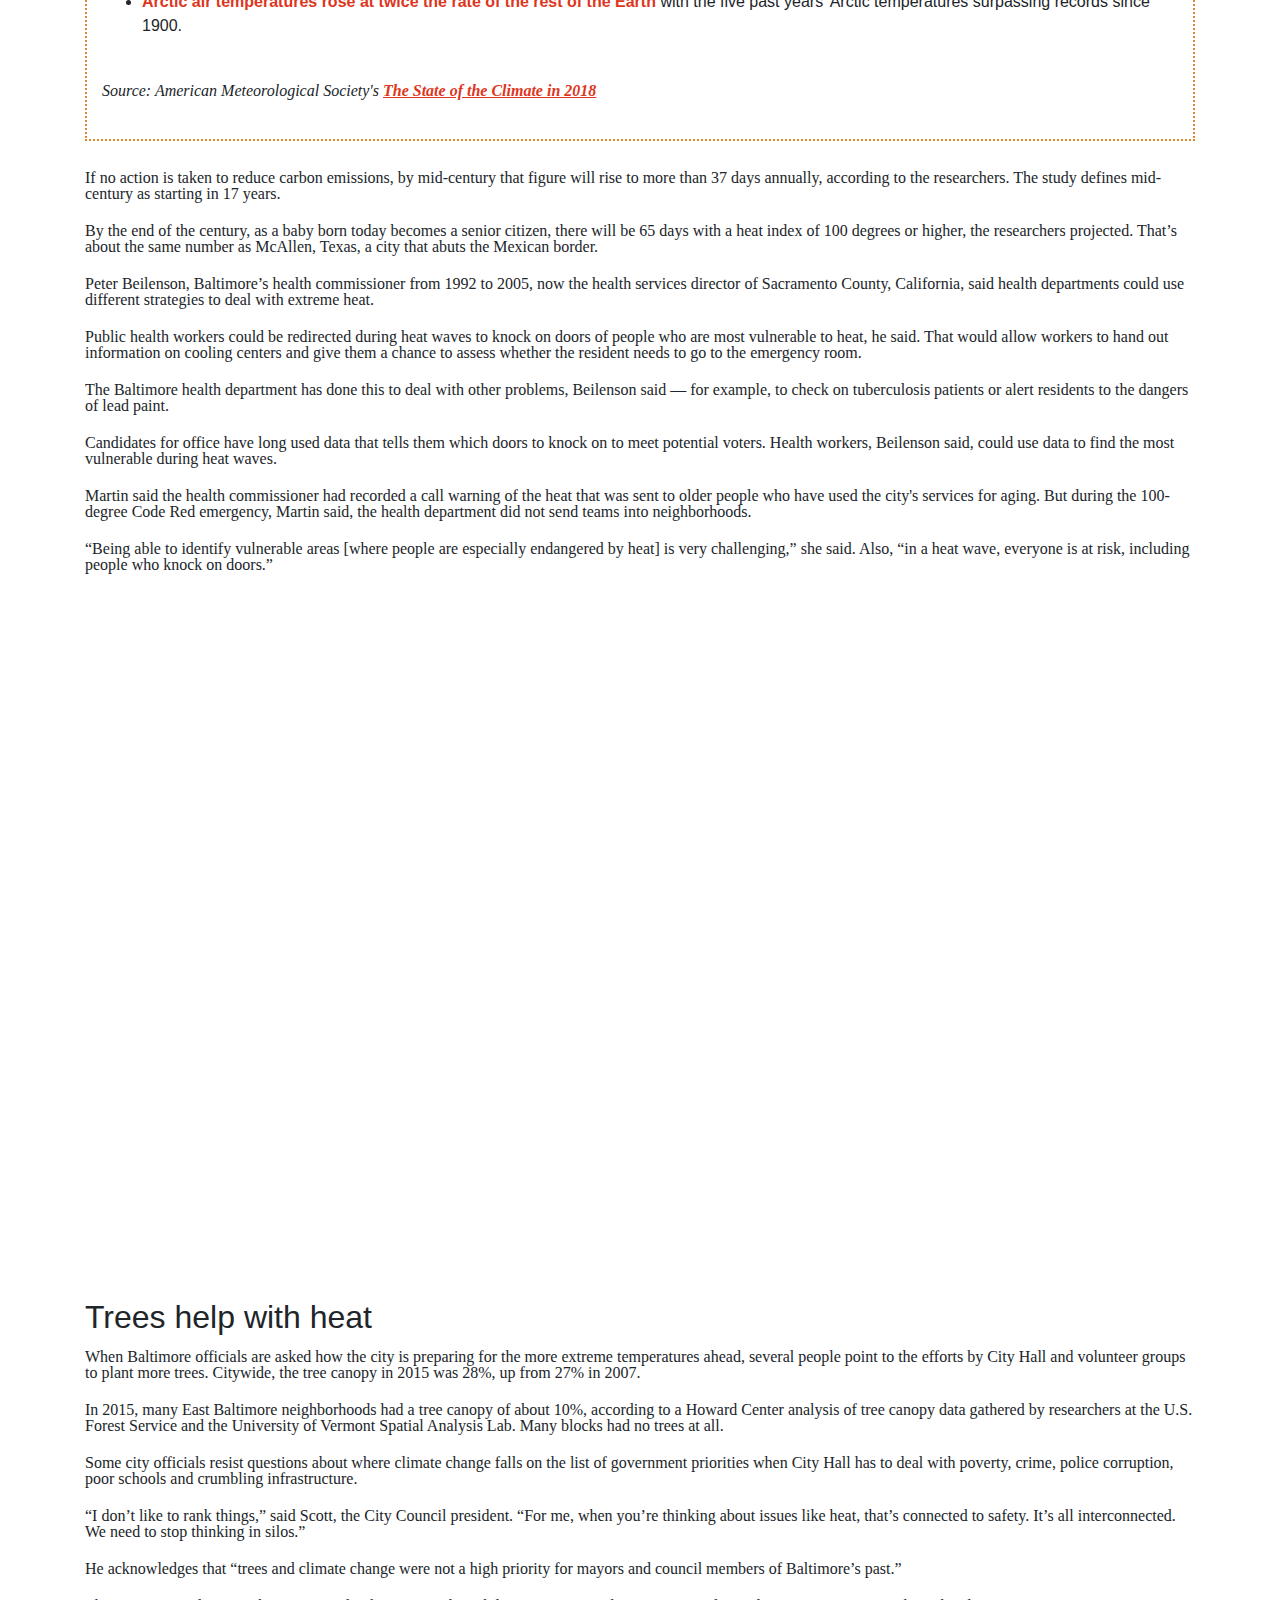
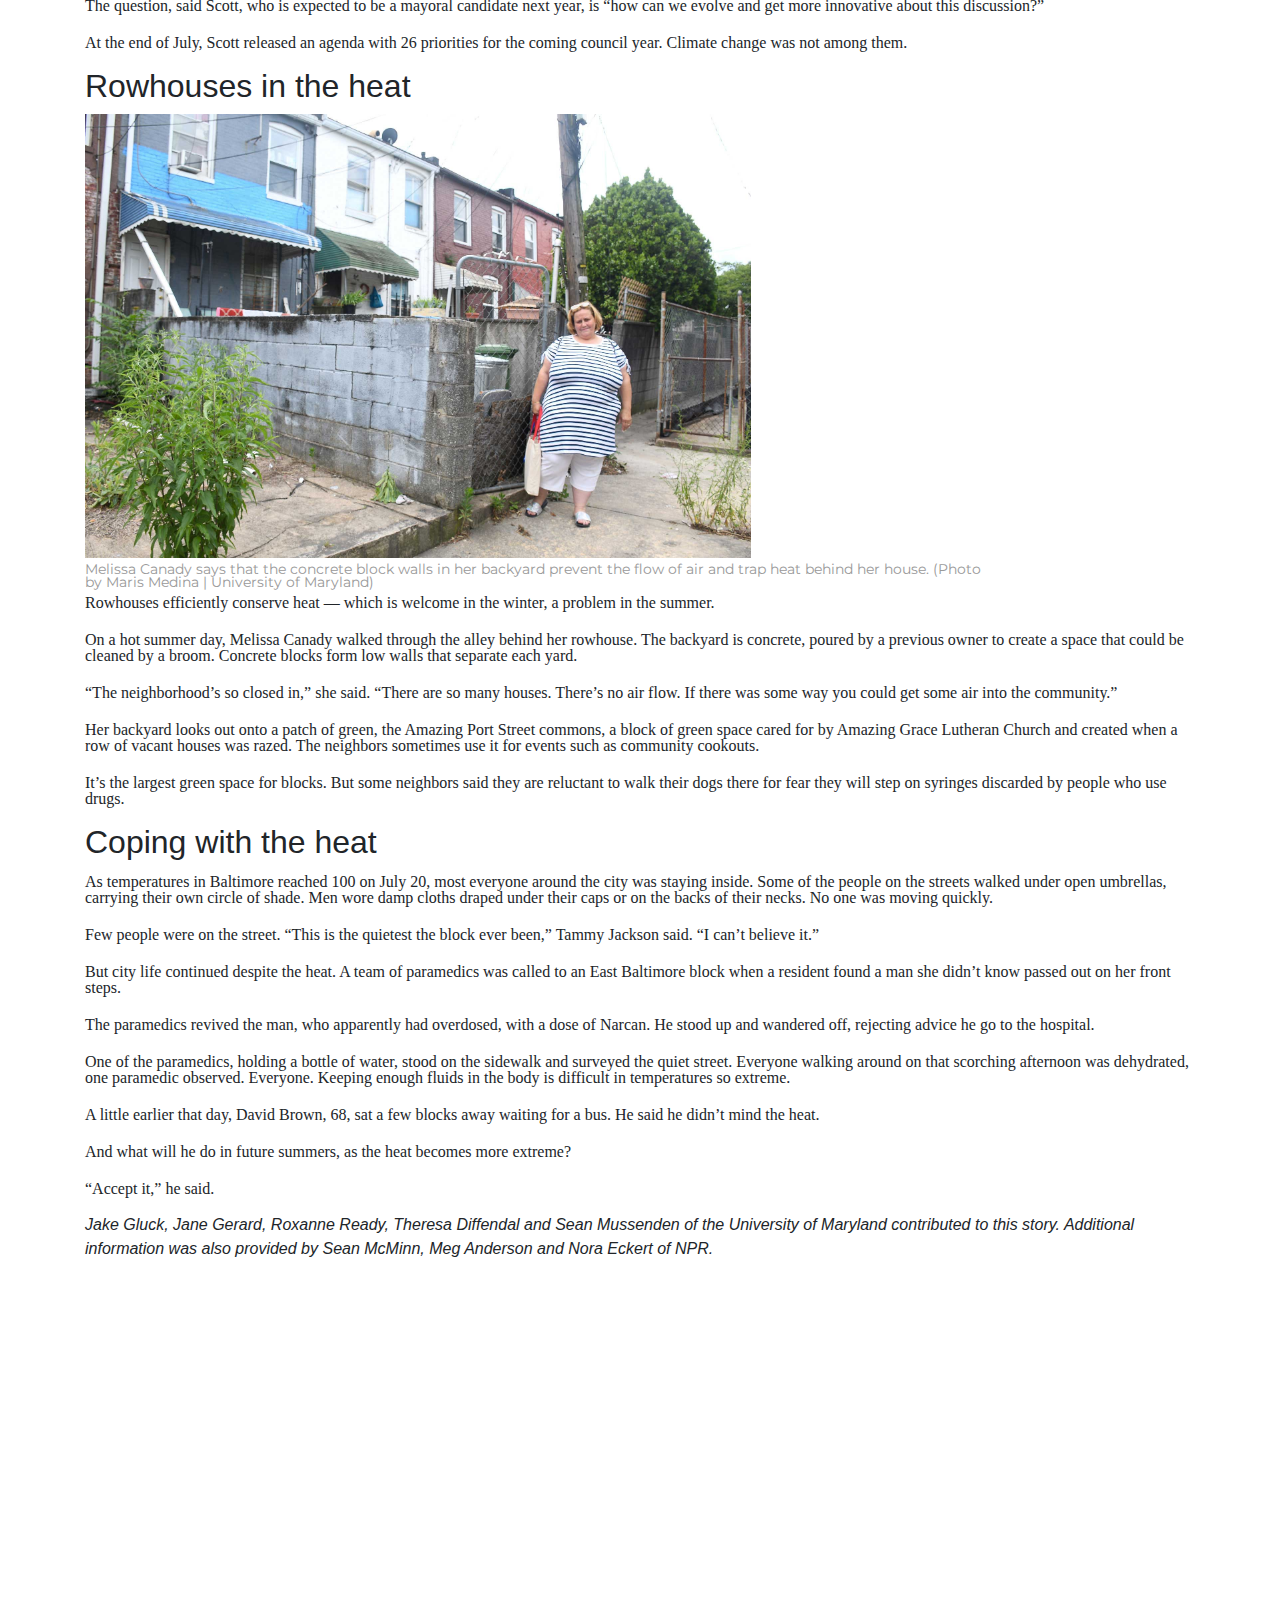
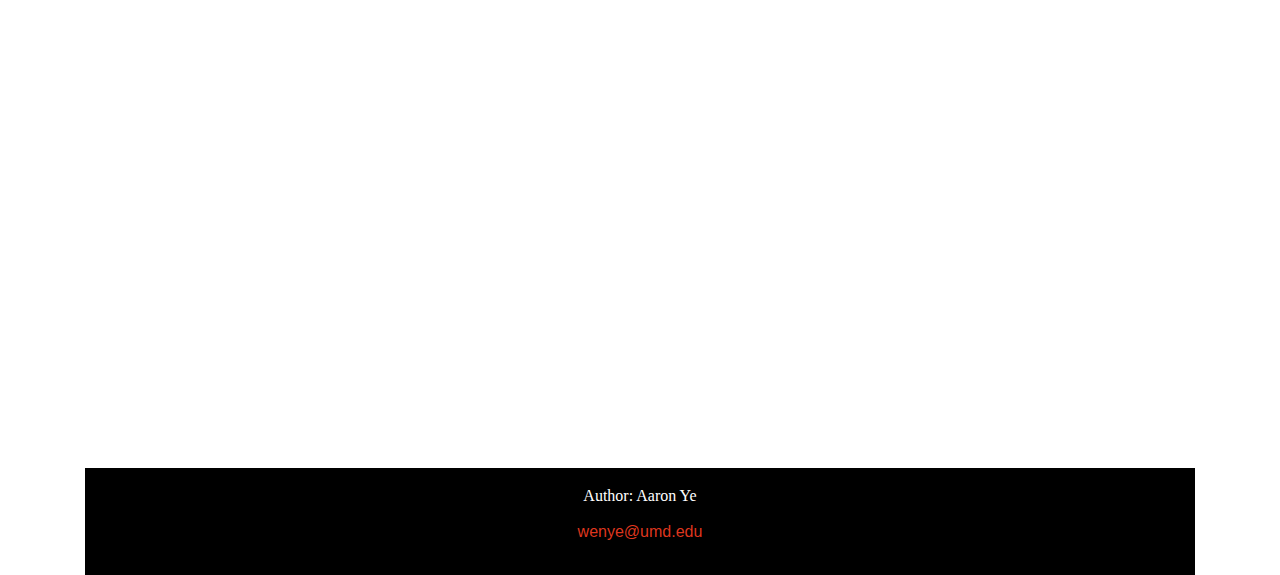
==== commit 9db3a88f: "updates box style" ====
--- a/climate-crisis-story/index.html
+++ b/climate-crisis-story/index.html
@@ -194,7 +194,7 @@
 
   <p>Historically, the Baltimore area has averaged about six days a year when the heat index exceeded 100 degrees, according to new research from the Union of Concerned Scientists and the University of Idaho.</p>
 
-  <div class="text-box">
+  <div class="col-mid container" id="text-box">
            <p class="text-box-title">State of the Climate 2018</p>
            <p class="text-box-intro-text">The American Meteorological Society releases a State of the Climate report each summer summarizing data collected by global environmental monitoring stations around the world. In 2018, here were five key findings.</p><br>
            <ol class="text-box-text" style="list-style-type:disc;">
--- a/climate-crisis-story/style.css
+++ b/climate-crisis-story/style.css
@@ -75,7 +75,7 @@
   line-height: 100%;
   font-size: 1em;
   margin-top: 0px;
-  line-height: 1.5em;
+  line-height: 1em;
   padding-top: 5px;
 }
 
@@ -176,10 +176,12 @@
 
 /* Text Box */
 
-.text-box{
-  padding-left: 100px;
-  padding-right: 100px;
-  padding-top: 30px;
+#text-box{
+  border: 2px;
+  border-style: dotted;
+  border-top: 0;
+  border-color: #e0882a;
+
 }
 
 
